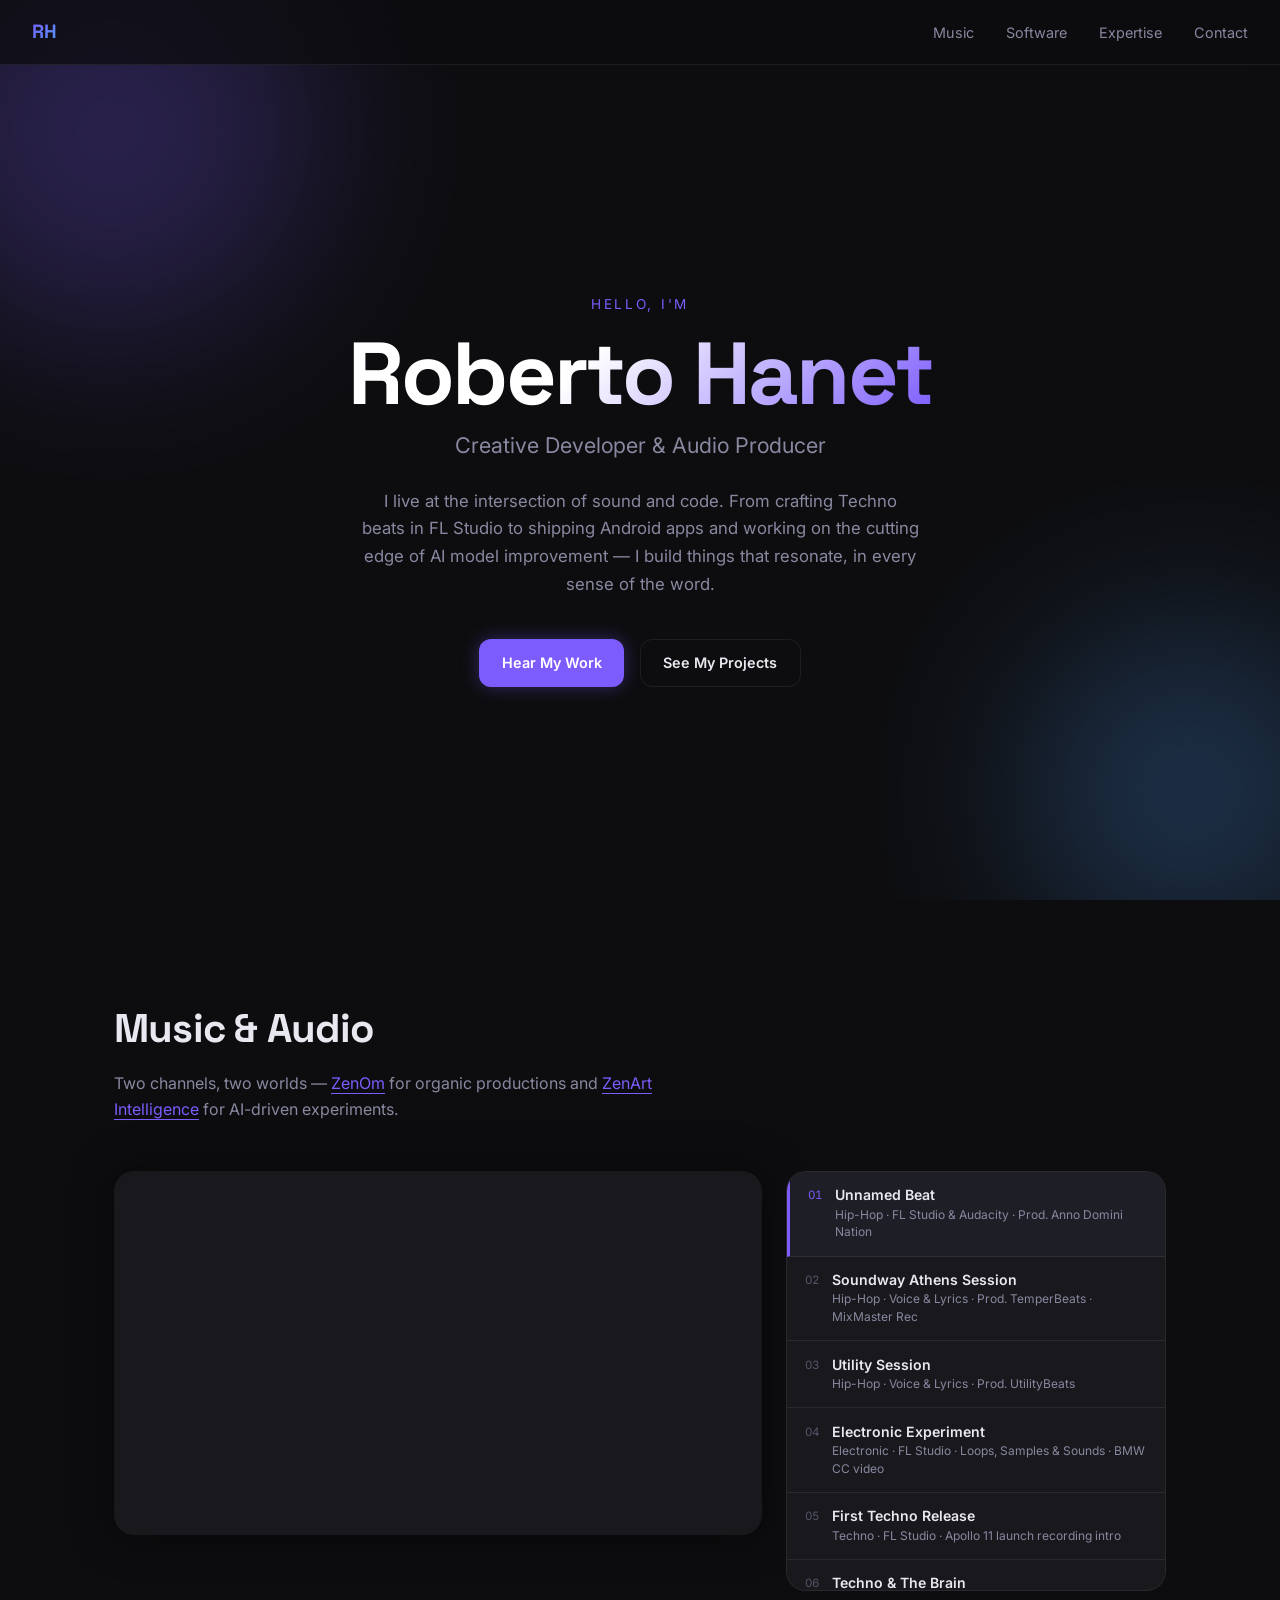
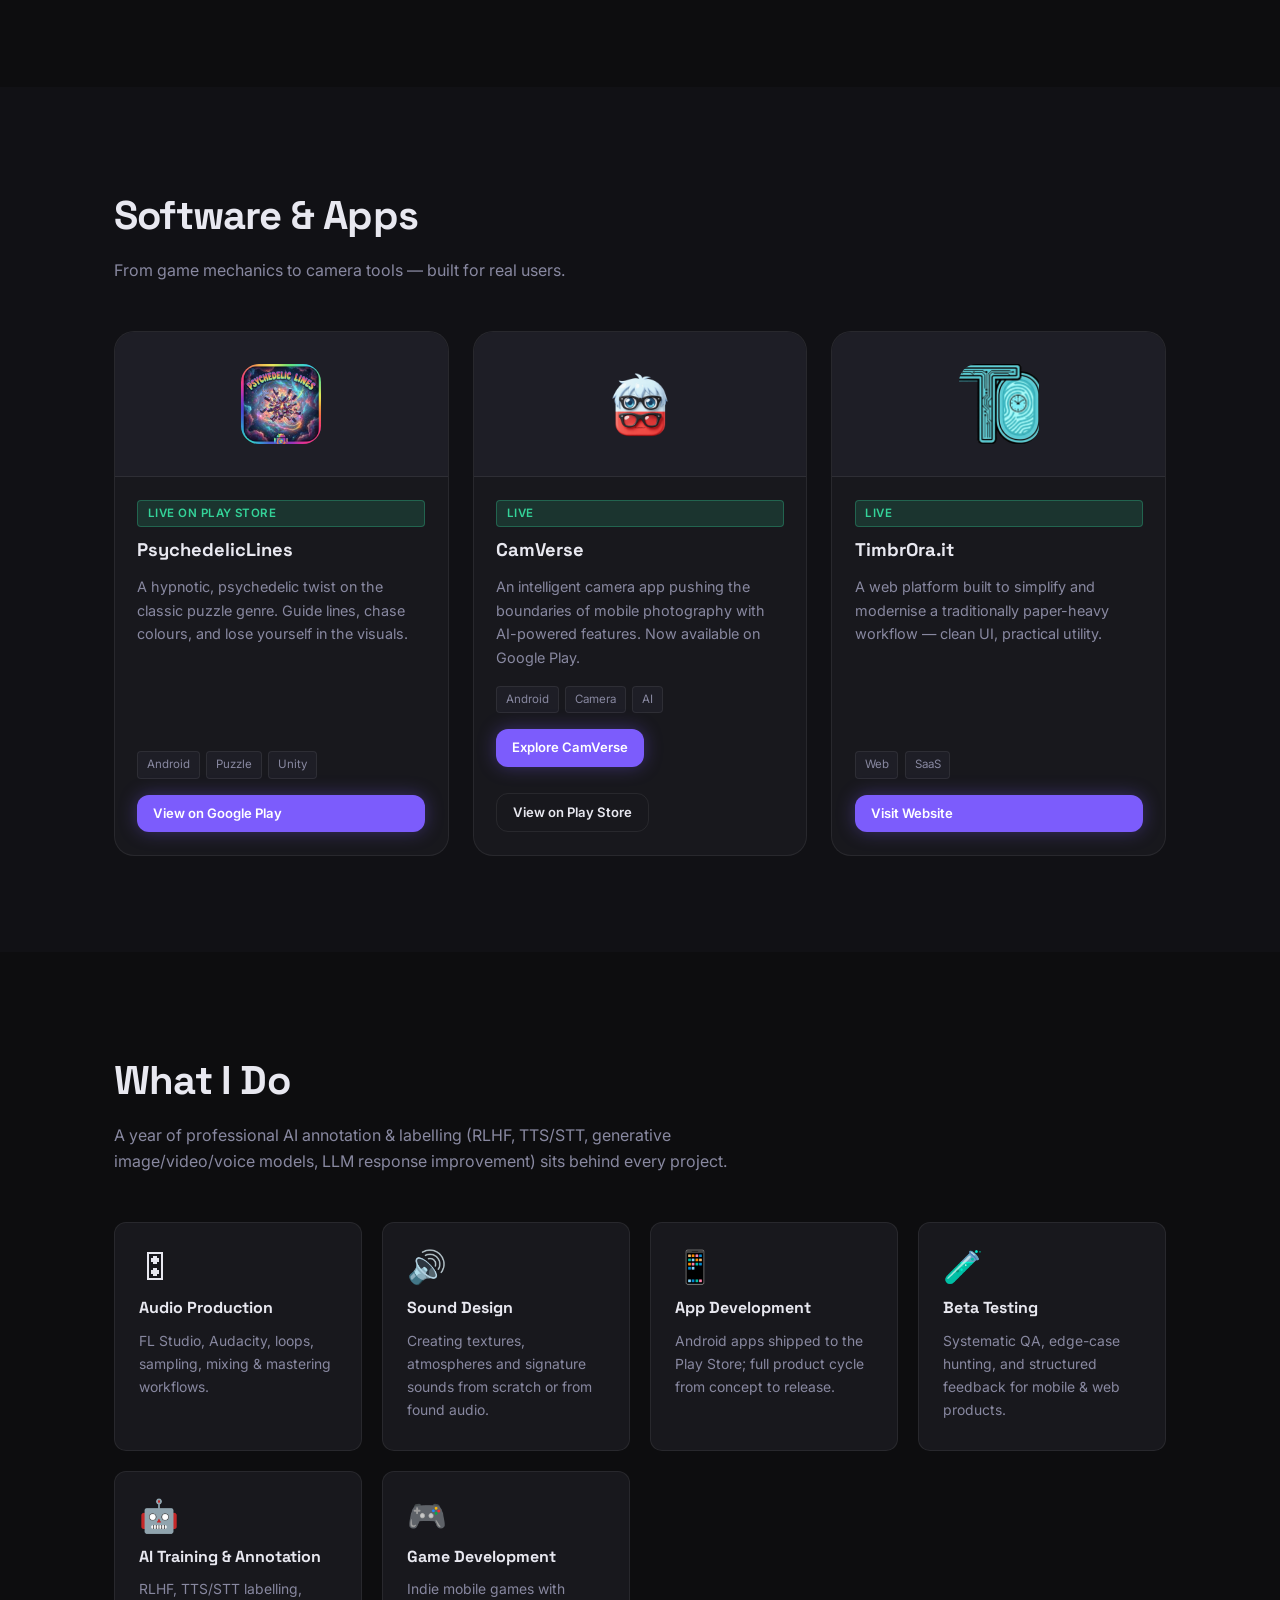
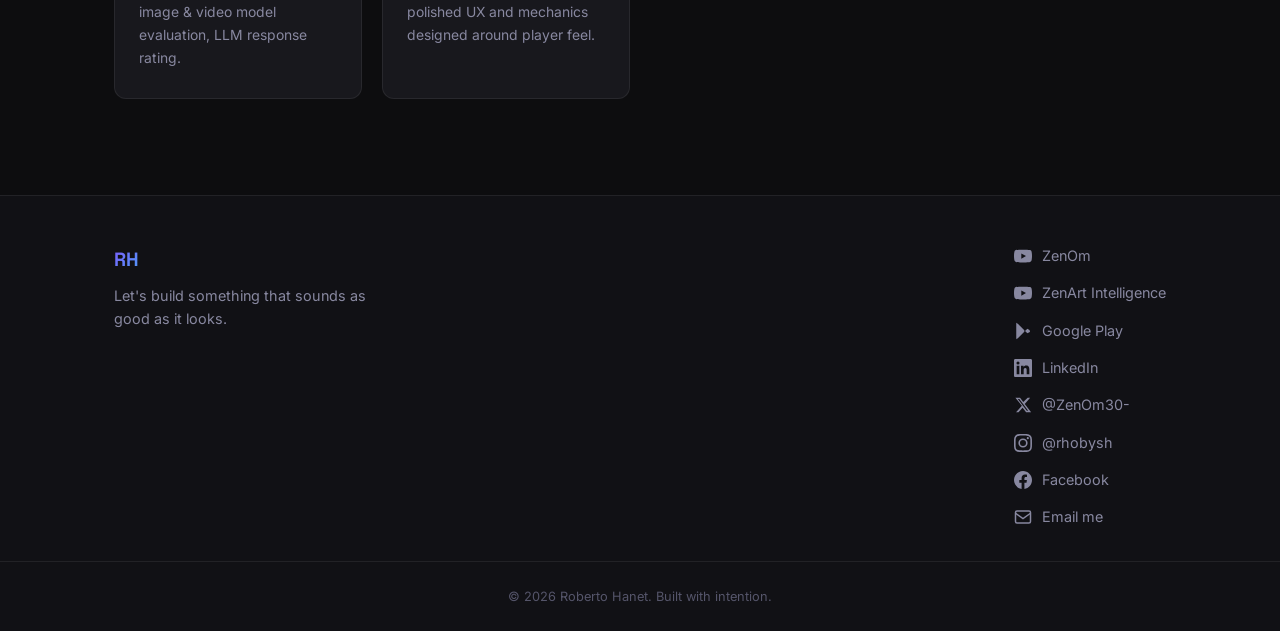
==== index.html @ 821390aa "Add CamVerse section with Ray-Ban Meta setup guide Adds /camverse/ as a dedicated section of the sit" ====
<!DOCTYPE html>
<html lang="en">
<head>
  <meta charset="UTF-8" />
  <meta name="viewport" content="width=device-width, initial-scale=1.0" />
  <title>Roberto Hanet — Creative Developer & Audio Producer</title>
  <link rel="stylesheet" href="style.css" />
  <!-- Google Fonts -->
  <link rel="preconnect" href="https://fonts.googleapis.com" />
  <link rel="preconnect" href="https://fonts.gstatic.com" crossorigin />
  <link href="https://fonts.googleapis.com/css2?family=Inter:wght@300;400;600;700&family=Space+Grotesk:wght@400;600;700&display=swap" rel="stylesheet" />
</head>
<body>

  <!-- =========================================================
       HEADER / HERO
       ========================================================= -->
  <header class="hero">
    <nav class="nav">
      <span class="nav-logo">RH</span>
      <ul class="nav-links">
        <li><a href="#music">Music</a></li>
        <li><a href="#software">Software</a></li>
        <li><a href="#expertise">Expertise</a></li>
        <li><a href="#contact">Contact</a></li>
      </ul>
    </nav>

    <div class="hero-content">
      <p class="hero-eyebrow">Hello, I'm</p>
      <h1 class="hero-name">Roberto Hanet</h1>
      <h2 class="hero-title">Creative Developer &amp; Audio Producer</h2>
      <p class="hero-bio">
        I live at the intersection of sound and code. From crafting Techno beats in FL Studio
        to shipping Android apps and working on the cutting edge of AI model improvement —
        I build things that resonate, in every sense of the word.
      </p>
      <div class="hero-cta">
        <a href="#music" class="btn btn-primary">Hear My Work</a>
        <a href="#software" class="btn btn-ghost">See My Projects</a>
      </div>
    </div>

    <!-- Decorative orbs -->
    <div class="orb orb-1"></div>
    <div class="orb orb-2"></div>
  </header>


  <!-- =========================================================
       AUDIO & MUSIC SECTION
       ========================================================= -->
  <section id="music" class="section">
    <div class="container">
      <h2 class="section-title">Music &amp; Audio</h2>
      <p class="section-sub">
        Two channels, two worlds —
        <a href="https://www.youtube.com/@ZenOm.-." target="_blank" rel="noopener">ZenOm</a>
        for organic productions and
        <a href="https://www.youtube.com/@ZenArtIntelligence" target="_blank" rel="noopener">ZenArt Intelligence</a>
        for AI-driven experiments.
      </p>

      <!-- Single embedded player -->
      <div class="player-wrapper">
        <div class="player-frame">
          <iframe
            id="yt-player"
            src="https://www.youtube.com/embed/gCgtXpk1dJY?rel=0"
            title="YouTube music player"
            frameborder="0"
            allow="accelerometer; autoplay; clipboard-write; encrypted-media; gyroscope; picture-in-picture"
            allowfullscreen
          ></iframe>
        </div>

        <!-- Track playlist / navigator -->
        <div class="playlist">
          <!-- ── ADD NEW TRACKS HERE ── copy a <button> block and update data-id, title, meta -->
          <button class="track active" data-id="gCgtXpk1dJY" onclick="playTrack(this)">
            <span class="track-num">01</span>
            <div class="track-info">
              <strong>Unnamed Beat</strong>
              <span>Hip-Hop · FL Studio &amp; Audacity · Prod. Anno Domini Nation</span>
            </div>
          </button>

          <button class="track" data-id="B-e28FVKEqE" onclick="playTrack(this)">
            <span class="track-num">02</span>
            <div class="track-info">
              <strong>Soundway Athens Session</strong>
              <span>Hip-Hop · Voice &amp; Lyrics · Prod. TemperBeats · MixMaster Rec</span>
            </div>
          </button>

          <button class="track" data-id="ELRvIqxxGPc" onclick="playTrack(this)">
            <span class="track-num">03</span>
            <div class="track-info">
              <strong>Utility Session</strong>
              <span>Hip-Hop · Voice &amp; Lyrics · Prod. UtilityBeats</span>
            </div>
          </button>

          <button class="track" data-id="u00D9qx-4-Q" onclick="playTrack(this)">
            <span class="track-num">04</span>
            <div class="track-info">
              <strong>Electronic Experiment</strong>
              <span>Electronic · FL Studio · Loops, Samples &amp; Sounds · BMW CC video</span>
            </div>
          </button>

          <button class="track" data-id="BppiBGCF99c" onclick="playTrack(this)">
            <span class="track-num">05</span>
            <div class="track-info">
              <strong>First Techno Release</strong>
              <span>Techno · FL Studio · Apollo 11 launch recording intro</span>
            </div>
          </button>

          <button class="track" data-id="YFXe1ps5akA" onclick="playTrack(this)">
            <span class="track-num">06</span>
            <div class="track-info">
              <strong>Techno &amp; The Brain</strong>
              <span>Techno · AI-assisted · Lyrics based on research about Techno's effect on the human brain</span>
            </div>
          </button>

          <button class="track" data-id="aL7sn1HsxXk" onclick="playTrack(this)">
            <span class="track-num">07</span>
            <div class="track-info">
              <strong>The Illusion We Call Reality</strong>
              <span>Electronic · AI-assisted · Explores how the brain constructs our perceived reality</span>
            </div>
          </button>

          <button class="track" data-id="FkkpA2NvBFs" onclick="playTrack(this)">
            <span class="track-num">08</span>
            <div class="track-info">
              <strong>Techno Mariachi</strong>
              <span>Techno · Mariachi · AI blend · Genre-bending fusion experiment</span>
            </div>
          </button>
          <!-- ── END OF TRACKS ── -->
        </div>
      </div>
    </div>
  </section>


  <!-- =========================================================
       SOFTWARE & APPS SECTION
       ========================================================= -->
  <section id="software" class="section section-alt">
    <div class="container">
      <h2 class="section-title">Software &amp; Apps</h2>
      <p class="section-sub">From game mechanics to camera tools — built for real users.</p>

      <div class="cards-grid">

        <!-- ── ADD NEW PROJECT CARDS HERE ── copy a <article> block -->

        <!-- Card: PsychedelicLines -->
        <article class="card">
          <div class="card-icon">
            <img src="assets/PsychedelicLines.jpg" alt="PsychedelicLines icon" />
          </div>
          <div class="card-body">
            <span class="card-badge card-badge--live">Live on Play Store</span>
            <h3>PsychedelicLines</h3>
            <p>
              A hypnotic, psychedelic twist on the classic puzzle genre.
              Guide lines, chase colours, and lose yourself in the visuals.
            </p>
            <div class="card-tags">
              <span>Android</span>
              <span>Puzzle</span>
              <span>Unity</span>
            </div>
            <a
              href="https://play.google.com/store/apps/details?id=com.psychedelic_tetris.app&pcampaignid=web_share"
              target="_blank"
              rel="noopener"
              class="btn btn-primary btn-sm"
            >View on Google Play</a>
          </div>
        </article>

        <!-- Card: CamVerse -->
        <article class="card">
          <div class="card-icon">
            <img src="assets/CamVerse.webp" alt="CamVerse icon" />
          </div>
          <div class="card-body">
            <span class="card-badge card-badge--live">Live</span>
            <h3>CamVerse</h3>
            <p>
              An intelligent camera app pushing the boundaries of mobile photography
              with AI-powered features. Now available on Google Play.
            </p>
            <div class="card-tags">
              <span>Android</span>
              <span>Camera</span>
              <span>AI</span>
            </div>
            <div class="card-actions">
              <a href="camverse/" class="btn btn-primary btn-sm">Explore CamVerse</a>
              <a href="https://play.google.com/store/apps/details?id=com.zenom.camverse" target="_blank" rel="noopener noreferrer" class="btn btn-ghost btn-sm">View on Play Store</a>
            </div>
          </div>
        </article>

        <!-- Card: TimbrOra -->
        <article class="card">
          <div class="card-icon">
            <img src="assets/TimbrOra.png" alt="TimbrOra icon" />
          </div>
          <div class="card-body">
            <span class="card-badge card-badge--live">Live</span>
            <h3>TimbrOra.it</h3>
            <p>
              A web platform built to simplify and modernise a traditionally
              paper-heavy workflow — clean UI, practical utility.
            </p>
            <div class="card-tags">
              <span>Web</span>
              <span>SaaS</span>
            </div>
            <a
              href="https://timbrora.it"
              target="_blank"
              rel="noopener"
              class="btn btn-primary btn-sm"
            >Visit Website</a>
          </div>
        </article>

        <!-- ── END OF PROJECT CARDS ── -->

      </div>
    </div>
  </section>


  <!-- =========================================================
       EXPERTISE GRID
       ========================================================= -->
  <section id="expertise" class="section">
    <div class="container">
      <h2 class="section-title">What I Do</h2>
      <p class="section-sub">
        A year of professional AI annotation &amp; labelling (RLHF, TTS/STT, generative image/video/voice models, LLM response improvement) sits
        behind every project.
      </p>

      <div class="expertise-grid">

        <!-- ── ADD NEW EXPERTISE ITEMS HERE ── -->

        <div class="expertise-item">
          <div class="expertise-icon">🎛</div>
          <h3>Audio Production</h3>
          <p>FL Studio, Audacity, loops, sampling, mixing &amp; mastering workflows.</p>
        </div>

        <div class="expertise-item">
          <div class="expertise-icon">🔊</div>
          <h3>Sound Design</h3>
          <p>Creating textures, atmospheres and signature sounds from scratch or from found audio.</p>
        </div>

        <div class="expertise-item">
          <div class="expertise-icon">📱</div>
          <h3>App Development</h3>
          <p>Android apps shipped to the Play Store; full product cycle from concept to release.</p>
        </div>

        <div class="expertise-item">
          <div class="expertise-icon">🧪</div>
          <h3>Beta Testing</h3>
          <p>Systematic QA, edge-case hunting, and structured feedback for mobile &amp; web products.</p>
        </div>

        <div class="expertise-item">
          <div class="expertise-icon">🤖</div>
          <h3>AI Training &amp; Annotation</h3>
          <p>RLHF, TTS/STT labelling, image &amp; video model evaluation, LLM response rating.</p>
        </div>

        <div class="expertise-item">
          <div class="expertise-icon">🎮</div>
          <h3>Game Development</h3>
          <p>Indie mobile games with polished UX and mechanics designed around player feel.</p>
        </div>

        <!-- ── END OF EXPERTISE ITEMS ── -->

      </div>
    </div>
  </section>


  <!-- =========================================================
       CONTACT / FOOTER
       ========================================================= -->
  <footer id="contact" class="footer">
    <div class="container footer-inner">
      <div class="footer-left">
        <span class="nav-logo">RH</span>
        <p>Let's build something that sounds as good as it looks.</p>
      </div>

      <div class="footer-links">
        <!-- ── ADD / UPDATE SOCIAL LINKS HERE ── -->
        <a href="https://www.youtube.com/@ZenOm.-." target="_blank" rel="noopener" aria-label="YouTube ZenOm">
          <svg viewBox="0 0 24 24" fill="currentColor"><path d="M23.5 6.2a3 3 0 0 0-2.1-2.1C19.5 3.5 12 3.5 12 3.5s-7.5 0-9.4.6A3 3 0 0 0 .5 6.2 31.4 31.4 0 0 0 0 12a31.4 31.4 0 0 0 .5 5.8 3 3 0 0 0 2.1 2.1c1.9.6 9.4.6 9.4.6s7.5 0 9.4-.6a3 3 0 0 0 2.1-2.1A31.4 31.4 0 0 0 24 12a31.4 31.4 0 0 0-.5-5.8zM9.75 15.5v-7l6.25 3.5-6.25 3.5z"/></svg>
          ZenOm
        </a>
        <a href="https://www.youtube.com/@ZenArtIntelligence" target="_blank" rel="noopener" aria-label="YouTube ZenArtIntelligence">
          <svg viewBox="0 0 24 24" fill="currentColor"><path d="M23.5 6.2a3 3 0 0 0-2.1-2.1C19.5 3.5 12 3.5 12 3.5s-7.5 0-9.4.6A3 3 0 0 0 .5 6.2 31.4 31.4 0 0 0 0 12a31.4 31.4 0 0 0 .5 5.8 3 3 0 0 0 2.1 2.1c1.9.6 9.4.6 9.4.6s7.5 0 9.4-.6a3 3 0 0 0 2.1-2.1A31.4 31.4 0 0 0 24 12a31.4 31.4 0 0 0-.5-5.8zM9.75 15.5v-7l6.25 3.5-6.25 3.5z"/></svg>
          ZenArt Intelligence
        </a>
        <a href="https://play.google.com/store/apps/developer?id=ZenOm" target="_blank" rel="noopener" aria-label="Google Play Developer Profile">
          <svg viewBox="0 0 24 24" fill="currentColor"><path d="M3.6 1.1 13.8 12 3.6 22.9A2 2 0 0 1 3 22V2a2 2 0 0 1 .6-.9zm17 9.4-2.8-1.6-3.1 3.1 3.1 3.1 2.8-1.6a1.5 1.5 0 0 0 0-2.6v-.4zM5.1 2.2l9 9-2.8 2.8-6.2-3.5V4.9l.1-.1zM5.1 21.8v-8.3l6.2-3.5 2.8 2.8-9 9z"/></svg>
          Google Play
        </a>
        <a href="https://www.linkedin.com/in/roberto-hanet/" target="_blank" rel="noopener" aria-label="LinkedIn">
          <svg viewBox="0 0 24 24" fill="currentColor"><path d="M20.447 20.452h-3.554v-5.569c0-1.328-.027-3.037-1.852-3.037-1.853 0-2.136 1.445-2.136 2.939v5.667H9.351V9h3.414v1.561h.046c.477-.9 1.637-1.85 3.37-1.85 3.601 0 4.267 2.37 4.267 5.455v6.286zM5.337 7.433a2.062 2.062 0 0 1-2.063-2.065 2.064 2.064 0 1 1 2.063 2.065zm1.782 13.019H3.555V9h3.564v11.452zM22.225 0H1.771C.792 0 0 .774 0 1.729v20.542C0 23.227.792 24 1.771 24h20.451C23.2 24 24 23.227 24 22.271V1.729C24 .774 23.2 0 22.222 0h.003z"/></svg>
          LinkedIn
        </a>
        <a href="https://x.com/ZenOm30-" target="_blank" rel="noopener" aria-label="X / Twitter">
          <svg viewBox="0 0 24 24" fill="currentColor"><path d="M18.244 2.25h3.308l-7.227 8.26 8.502 11.24H16.17l-4.714-6.231-5.401 6.231H2.742l7.727-8.826L1.875 2.25H8.08l4.273 5.65L18.244 2.25zm-1.161 17.52h1.833L7.084 4.126H5.117z"/></svg>
          @ZenOm30-
        </a>
        <a href="https://www.instagram.com/rhobysh" target="_blank" rel="noopener" aria-label="Instagram">
          <svg viewBox="0 0 24 24" fill="currentColor"><path d="M12 2.163c3.204 0 3.584.012 4.85.07 3.252.148 4.771 1.691 4.919 4.919.058 1.265.069 1.645.069 4.849 0 3.205-.012 3.584-.069 4.849-.149 3.225-1.664 4.771-4.919 4.919-1.266.058-1.644.07-4.85.07-3.204 0-3.584-.012-4.849-.07-3.26-.149-4.771-1.699-4.919-4.92-.058-1.265-.07-1.644-.07-4.849 0-3.204.013-3.583.07-4.849.149-3.227 1.664-4.771 4.919-4.919 1.266-.057 1.645-.069 4.849-.069zM12 0C8.741 0 8.333.014 7.053.072 2.695.272.273 2.69.073 7.052.014 8.333 0 8.741 0 12c0 3.259.014 3.668.072 4.948.2 4.358 2.618 6.78 6.98 6.98C8.333 23.986 8.741 24 12 24c3.259 0 3.668-.014 4.948-.072 4.354-.2 6.782-2.618 6.979-6.98.059-1.28.073-1.689.073-4.948 0-3.259-.014-3.667-.072-4.947-.196-4.354-2.617-6.78-6.979-6.98C15.668.014 15.259 0 12 0zm0 5.838a6.162 6.162 0 1 0 0 12.324 6.162 6.162 0 0 0 0-12.324zM12 16a4 4 0 1 1 0-8 4 4 0 0 1 0 8zm6.406-11.845a1.44 1.44 0 1 0 0 2.881 1.44 1.44 0 0 0 0-2.881z"/></svg>
          @rhobysh
        </a>
        <a href="https://www.facebook.com/RobyZenOmXxL/" target="_blank" rel="noopener" aria-label="Facebook">
          <svg viewBox="0 0 24 24" fill="currentColor"><path d="M24 12.073C24 5.405 18.627 0 12 0S0 5.405 0 12.073C0 18.1 4.388 23.094 10.125 24v-8.437H7.078v-3.49h3.047V9.41c0-3.025 1.792-4.697 4.533-4.697 1.312 0 2.686.236 2.686.236v2.97h-1.513c-1.491 0-1.956.93-1.956 1.886v2.268h3.328l-.532 3.49h-2.796V24C19.612 23.094 24 18.1 24 12.073z"/></svg>
          Facebook
        </a>
        <a href="https://mail.google.com/mail/?view=cm&to=hanetroberto@gmail.com" target="_blank" rel="noopener" aria-label="Email">
          <svg viewBox="0 0 24 24" fill="none" stroke="currentColor" stroke-width="2"><rect x="2" y="4" width="20" height="16" rx="2"/><path d="m2 7 10 7 10-7"/></svg>
          Email me
        </a>
        <!-- ── END OF SOCIAL LINKS ── -->
      </div>
    </div>
    <p class="footer-copy">&copy; <span id="year"></span> Roberto Hanet. Built with intention.</p>
  </footer>


  <!-- =========================================================
       JAVASCRIPT
       ========================================================= -->
  <script>
    // Auto-update copyright year
    document.getElementById('year').textContent = new Date().getFullYear();

    // YouTube player switcher
    function playTrack(btn) {
      const id = btn.dataset.id;
      document.getElementById('yt-player').src =
        'https://www.youtube.com/embed/' + id + '?autoplay=1&rel=0';

      // Update active state
      document.querySelectorAll('.track').forEach(t => t.classList.remove('active'));
      btn.classList.add('active');
    }

    // Smooth scroll offset for fixed nav
    document.querySelectorAll('a[href^="#"]').forEach(anchor => {
      anchor.addEventListener('click', function (e) {
        e.preventDefault();
        const target = document.querySelector(this.getAttribute('href'));
        if (target) {
          target.scrollIntoView({ behavior: 'smooth', block: 'start' });
        }
      });
    });
  </script>

</body>
</html>
---- style.css ----
/* ==========================================================
   ROBERTO HANET — Portfolio Stylesheet
   Dark, minimal, violet/blue accent palette
   ========================================================== */

/* ---------- CSS Custom Properties ---------- */
:root {
  --bg:          #0d0d0f;
  --bg-alt:      #111115;
  --surface:     #18181d;
  --surface-2:   #1e1e26;
  --border:      rgba(255,255,255,0.07);

  --accent:      #7c5cfc;   /* violet */
  --accent-2:    #4f9cf9;   /* blue   */
  --accent-glow: rgba(124, 92, 252, 0.35);

  --text:        #e8e8f0;
  --text-muted:  #8888a0;
  --text-dim:    #55556a;

  --radius:      12px;
  --radius-lg:   20px;
  --transition:  0.25s ease;
}

/* ---------- Reset & Base ---------- */
*, *::before, *::after { box-sizing: border-box; margin: 0; padding: 0; }

html { scroll-behavior: smooth; }

body {
  background: var(--bg);
  color: var(--text);
  font-family: 'Inter', system-ui, sans-serif;
  font-size: 1rem;
  line-height: 1.65;
  -webkit-font-smoothing: antialiased;
}

img { display: block; max-width: 100%; }
a  { color: inherit; text-decoration: none; }
ul { list-style: none; }

/* ---------- Utility ---------- */
.container {
  width: 100%;
  max-width: 1100px;
  margin-inline: auto;
  padding-inline: 1.5rem;
}

.section { padding-block: 6rem; }
.section-alt { background: var(--bg-alt); }

.section-title {
  font-family: 'Space Grotesk', sans-serif;
  font-size: clamp(1.75rem, 4vw, 2.5rem);
  font-weight: 700;
  letter-spacing: -0.02em;
  margin-bottom: 0.5rem;
}

.section-sub {
  color: var(--text-muted);
  max-width: 620px;
  margin-bottom: 3rem;
}
.section-sub a {
  color: var(--accent);
  border-bottom: 1px solid var(--accent);
  transition: opacity var(--transition);
}
.section-sub a:hover { opacity: 0.75; }

/* ---------- Buttons ---------- */
.btn {
  display: inline-flex;
  align-items: center;
  gap: 0.4rem;
  padding: 0.7rem 1.4rem;
  border-radius: var(--radius);
  font-size: 0.9rem;
  font-weight: 600;
  cursor: pointer;
  transition: all var(--transition);
  border: none;
  text-decoration: none;
}

.btn-primary {
  background: var(--accent);
  color: #fff;
  box-shadow: 0 0 18px var(--accent-glow);
}
.btn-primary:hover {
  background: #6b4de6;
  box-shadow: 0 0 28px var(--accent-glow);
  transform: translateY(-1px);
}

.btn-ghost {
  background: transparent;
  color: var(--text);
  border: 1px solid var(--border);
}
.btn-ghost:hover {
  border-color: var(--accent);
  color: var(--accent);
}

.btn-sm { padding: 0.5rem 1rem; font-size: 0.82rem; margin-top: 1rem; }

/* Two or more buttons side by side at the bottom of a card */
.card-actions {
  display: flex;
  flex-wrap: wrap;
  gap: 0.6rem;
}
.card-actions .btn-sm { margin-top: 1rem; }

.btn-disabled {
  opacity: 0.45;
  cursor: not-allowed;
  pointer-events: none;
}


/* ==========================================================
   NAVIGATION
   ========================================================== */
.nav {
  position: fixed;
  top: 0; left: 0; right: 0;
  z-index: 100;
  display: flex;
  align-items: center;
  justify-content: space-between;
  padding: 1rem 2rem;
  background: rgba(13,13,15,0.75);
  backdrop-filter: blur(16px);
  border-bottom: 1px solid var(--border);
}

.nav-logo {
  font-family: 'Space Grotesk', sans-serif;
  font-size: 1.2rem;
  font-weight: 700;
  background: linear-gradient(135deg, var(--accent), var(--accent-2));
  -webkit-background-clip: text;
  -webkit-text-fill-color: transparent;
  background-clip: text;
}

.nav-links {
  display: flex;
  gap: 2rem;
}
.nav-links a {
  color: var(--text-muted);
  font-size: 0.9rem;
  transition: color var(--transition);
}
.nav-links a:hover { color: var(--text); }


/* ==========================================================
   HERO
   ========================================================== */
.hero {
  position: relative;
  min-height: 100vh;
  display: flex;
  flex-direction: column;
  justify-content: center;
  overflow: hidden;
  padding-top: 5rem;
}

.hero-content {
  position: relative;
  z-index: 1;
  max-width: 700px;
  margin-inline: auto;
  padding: 2rem 1.5rem;
  text-align: center;
}

.hero-eyebrow {
  font-size: 0.85rem;
  letter-spacing: 0.2em;
  text-transform: uppercase;
  color: var(--accent);
  margin-bottom: 0.75rem;
}

.hero-name {
  font-family: 'Space Grotesk', sans-serif;
  font-size: clamp(2.8rem, 8vw, 5.5rem);
  font-weight: 700;
  letter-spacing: -0.03em;
  line-height: 1.05;
  margin-bottom: 0.5rem;
  background: linear-gradient(135deg, #fff 40%, var(--accent));
  -webkit-background-clip: text;
  -webkit-text-fill-color: transparent;
  background-clip: text;
}

.hero-title {
  font-size: clamp(1rem, 2.5vw, 1.35rem);
  font-weight: 400;
  color: var(--text-muted);
  margin-bottom: 1.5rem;
}

.hero-bio {
  color: var(--text-muted);
  max-width: 560px;
  margin-inline: auto;
  margin-bottom: 2.5rem;
  font-size: 1.05rem;
}

.hero-cta {
  display: flex;
  gap: 1rem;
  justify-content: center;
  flex-wrap: wrap;
}

/* Decorative glowing orbs */
.orb {
  position: absolute;
  border-radius: 50%;
  filter: blur(90px);
  opacity: 0.25;
  pointer-events: none;
}
.orb-1 {
  width: 420px; height: 420px;
  background: var(--accent);
  top: -80px; left: -100px;
}
.orb-2 {
  width: 340px; height: 340px;
  background: var(--accent-2);
  bottom: -60px; right: -80px;
}


/* ==========================================================
   MUSIC PLAYER
   ========================================================== */
.player-wrapper {
  display: grid;
  grid-template-columns: 1fr 380px;
  gap: 1.5rem;
  align-items: start;
}

.player-frame {
  border-radius: var(--radius-lg);
  overflow: hidden;
  background: var(--surface);
  aspect-ratio: 16/9;
  box-shadow: 0 0 40px rgba(0,0,0,0.5);
}

.player-frame iframe {
  width: 100%;
  height: 100%;
  border: none;
}

/* Playlist */
.playlist {
  background: var(--surface);
  border-radius: var(--radius-lg);
  border: 1px solid var(--border);
  overflow: hidden;
  max-height: 420px;
  overflow-y: auto;
  scrollbar-width: thin;
  scrollbar-color: var(--surface-2) transparent;
}

.track {
  display: flex;
  align-items: flex-start;
  gap: 0.85rem;
  width: 100%;
  padding: 0.9rem 1.1rem;
  background: transparent;
  border: none;
  border-bottom: 1px solid var(--border);
  cursor: pointer;
  text-align: left;
  transition: background var(--transition);
  color: var(--text);
  font-family: inherit;
}
.track:last-child { border-bottom: none; }
.track:hover { background: var(--surface-2); }
.track.active {
  background: var(--surface-2);
  border-left: 3px solid var(--accent);
}

.track-num {
  font-size: 0.72rem;
  color: var(--text-dim);
  font-variant-numeric: tabular-nums;
  padding-top: 2px;
  flex-shrink: 0;
}
.track.active .track-num { color: var(--accent); }

.track-info strong {
  display: block;
  font-size: 0.88rem;
  font-weight: 600;
  margin-bottom: 0.15rem;
}
.track-info span {
  font-size: 0.75rem;
  color: var(--text-muted);
  line-height: 1.4;
}


/* ==========================================================
   SOFTWARE CARDS
   ========================================================== */
.cards-grid {
  display: grid;
  grid-template-columns: repeat(auto-fit, minmax(290px, 1fr));
  gap: 1.5rem;
}

.card {
  background: var(--surface);
  border: 1px solid var(--border);
  border-radius: var(--radius-lg);
  overflow: hidden;
  transition: transform var(--transition), box-shadow var(--transition);
  display: flex;
  flex-direction: column;
}
.card:hover {
  transform: translateY(-4px);
  box-shadow: 0 12px 40px rgba(0,0,0,0.4), 0 0 0 1px var(--accent) inset;
}

.card-icon {
  background: var(--surface-2);
  display: flex;
  align-items: center;
  justify-content: center;
  padding: 2rem;
  border-bottom: 1px solid var(--border);
}
.card-icon img {
  width: 80px;
  height: 80px;
  border-radius: 18px;
  object-fit: cover;
}

.card-body {
  padding: 1.4rem;
  display: flex;
  flex-direction: column;
  flex: 1;
}

.card-body h3 {
  font-family: 'Space Grotesk', sans-serif;
  font-size: 1.15rem;
  font-weight: 700;
  margin: 0.5rem 0 0.6rem;
}

.card-body p {
  color: var(--text-muted);
  font-size: 0.9rem;
  flex: 1;
}

.card-tags {
  display: flex;
  flex-wrap: wrap;
  gap: 0.4rem;
  margin-top: 1rem;
}
.card-tags span {
  background: var(--surface-2);
  border: 1px solid var(--border);
  border-radius: 4px;
  padding: 0.2rem 0.55rem;
  font-size: 0.72rem;
  color: var(--text-muted);
}

/* Status badges */
.card-badge {
  display: inline-block;
  border-radius: 4px;
  padding: 0.2rem 0.6rem;
  font-size: 0.72rem;
  font-weight: 600;
  letter-spacing: 0.04em;
  text-transform: uppercase;
}
.card-badge--live {
  background: rgba(52, 211, 153, 0.15);
  color: #34d399;
  border: 1px solid rgba(52, 211, 153, 0.3);
}
.card-badge--dev {
  background: rgba(251, 191, 36, 0.12);
  color: #fbbf24;
  border: 1px solid rgba(251, 191, 36, 0.25);
}


/* ==========================================================
   EXPERTISE GRID
   ========================================================== */
.expertise-grid {
  display: grid;
  grid-template-columns: repeat(auto-fit, minmax(240px, 1fr));
  gap: 1.25rem;
}

.expertise-item {
  background: var(--surface);
  border: 1px solid var(--border);
  border-radius: var(--radius);
  padding: 1.75rem 1.5rem;
  transition: border-color var(--transition), transform var(--transition);
}
.expertise-item:hover {
  border-color: var(--accent);
  transform: translateY(-3px);
}

.expertise-icon {
  font-size: 2rem;
  margin-bottom: 0.75rem;
  line-height: 1;
}

.expertise-item h3 {
  font-family: 'Space Grotesk', sans-serif;
  font-size: 1rem;
  font-weight: 700;
  margin-bottom: 0.5rem;
}
.expertise-item p {
  color: var(--text-muted);
  font-size: 0.87rem;
}


/* ==========================================================
   FOOTER
   ========================================================== */
.footer {
  background: var(--bg-alt);
  border-top: 1px solid var(--border);
  padding-block: 3rem 1.5rem;
}

.footer-inner {
  display: flex;
  align-items: flex-start;
  justify-content: space-between;
  gap: 2rem;
  flex-wrap: wrap;
  margin-bottom: 2rem;
}

.footer-left p {
  color: var(--text-muted);
  font-size: 0.9rem;
  margin-top: 0.5rem;
  max-width: 280px;
}

.footer-links {
  display: flex;
  flex-direction: column;
  gap: 0.85rem;
}

.footer-links a {
  display: flex;
  align-items: center;
  gap: 0.6rem;
  color: var(--text-muted);
  font-size: 0.9rem;
  transition: color var(--transition);
}
.footer-links a:hover { color: var(--accent); }
.footer-links svg {
  width: 18px;
  height: 18px;
  flex-shrink: 0;
}

.footer-copy {
  text-align: center;
  color: var(--text-dim);
  font-size: 0.8rem;
  border-top: 1px solid var(--border);
  padding-top: 1.5rem;
}


/* ==========================================================
   RESPONSIVE
   ========================================================== */
@media (max-width: 900px) {
  .player-wrapper {
    grid-template-columns: 1fr;
  }
  .playlist {
    max-height: 320px;
  }
}

@media (max-width: 640px) {
  .nav-links {
    display: none;         /* simple hide on small screens — add a hamburger if needed */
  }
  .nav { padding: 0.9rem 1.2rem; }

  .hero-content { padding: 1.5rem 1rem; }
  .hero-cta { flex-direction: column; align-items: center; }

  .section { padding-block: 4rem; }

  .footer-inner { flex-direction: column; }
  .footer-links { flex-direction: row; flex-wrap: wrap; gap: 1rem; }
}
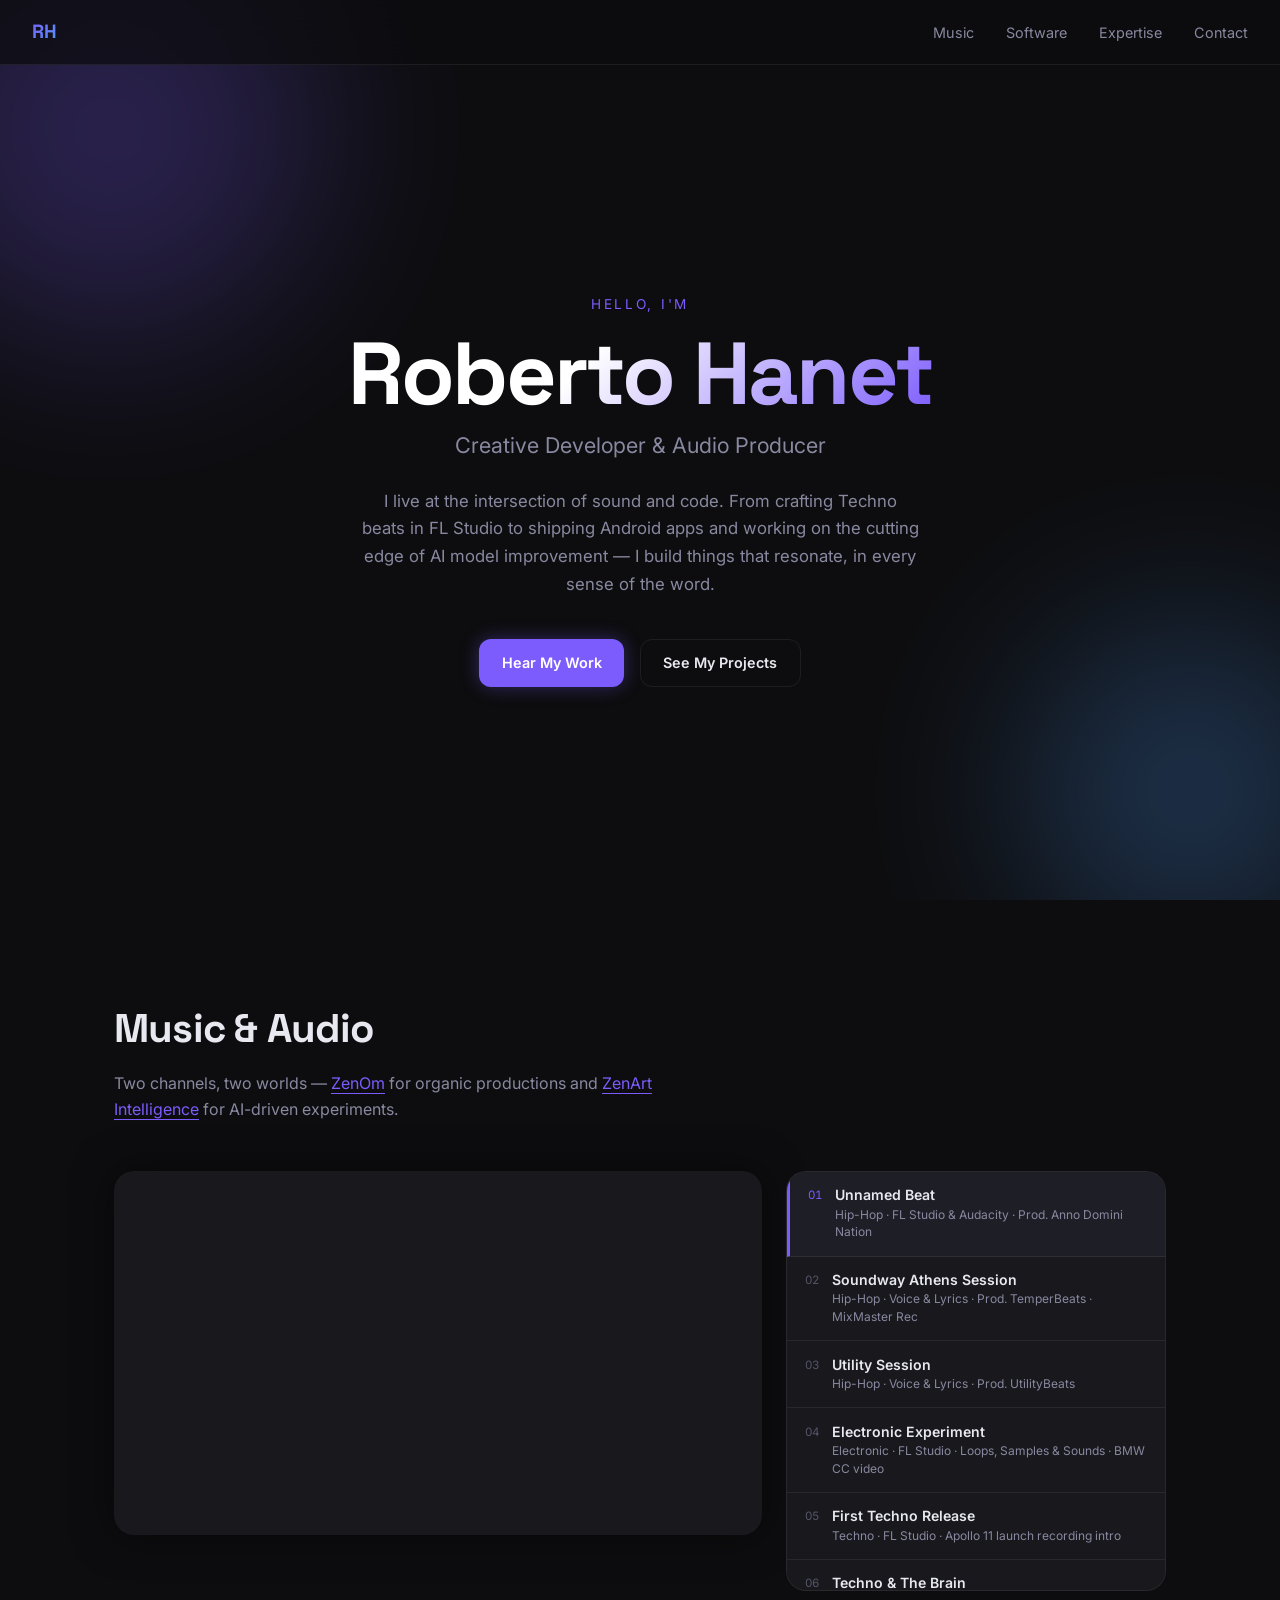
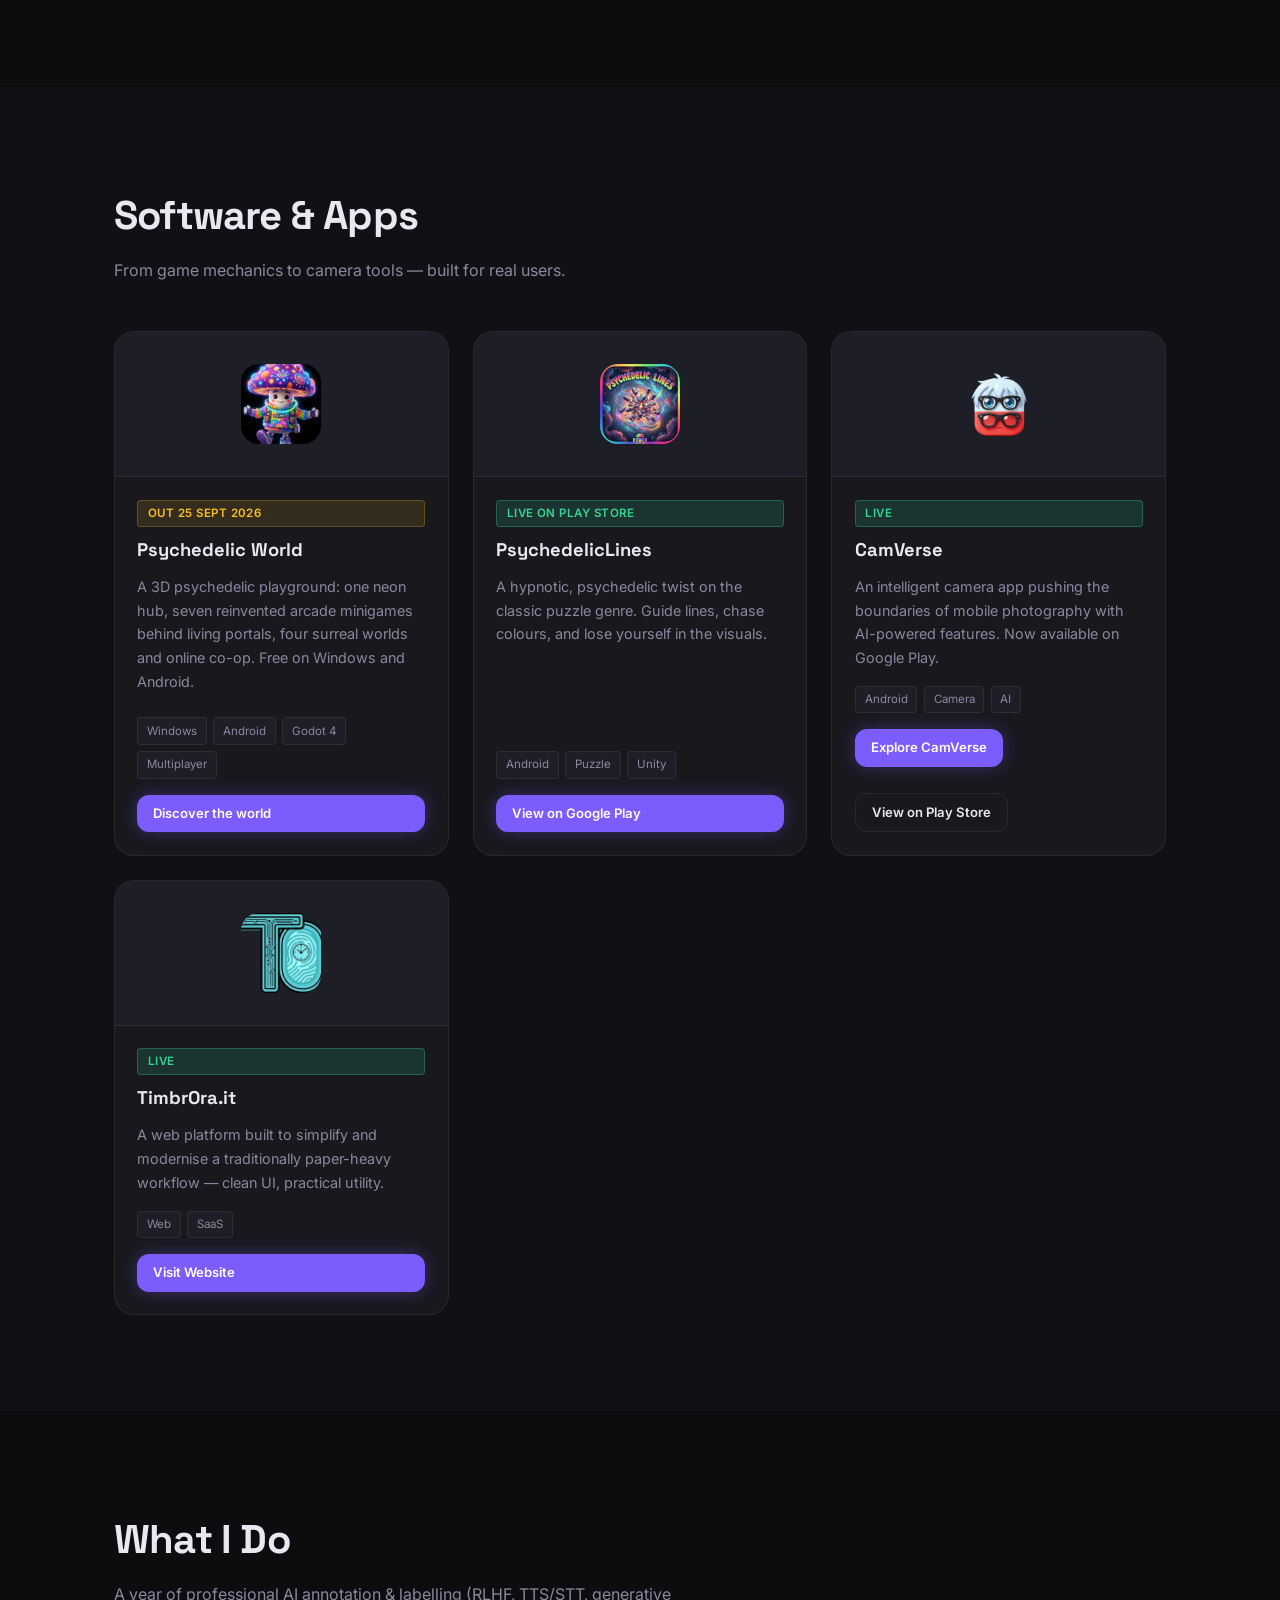
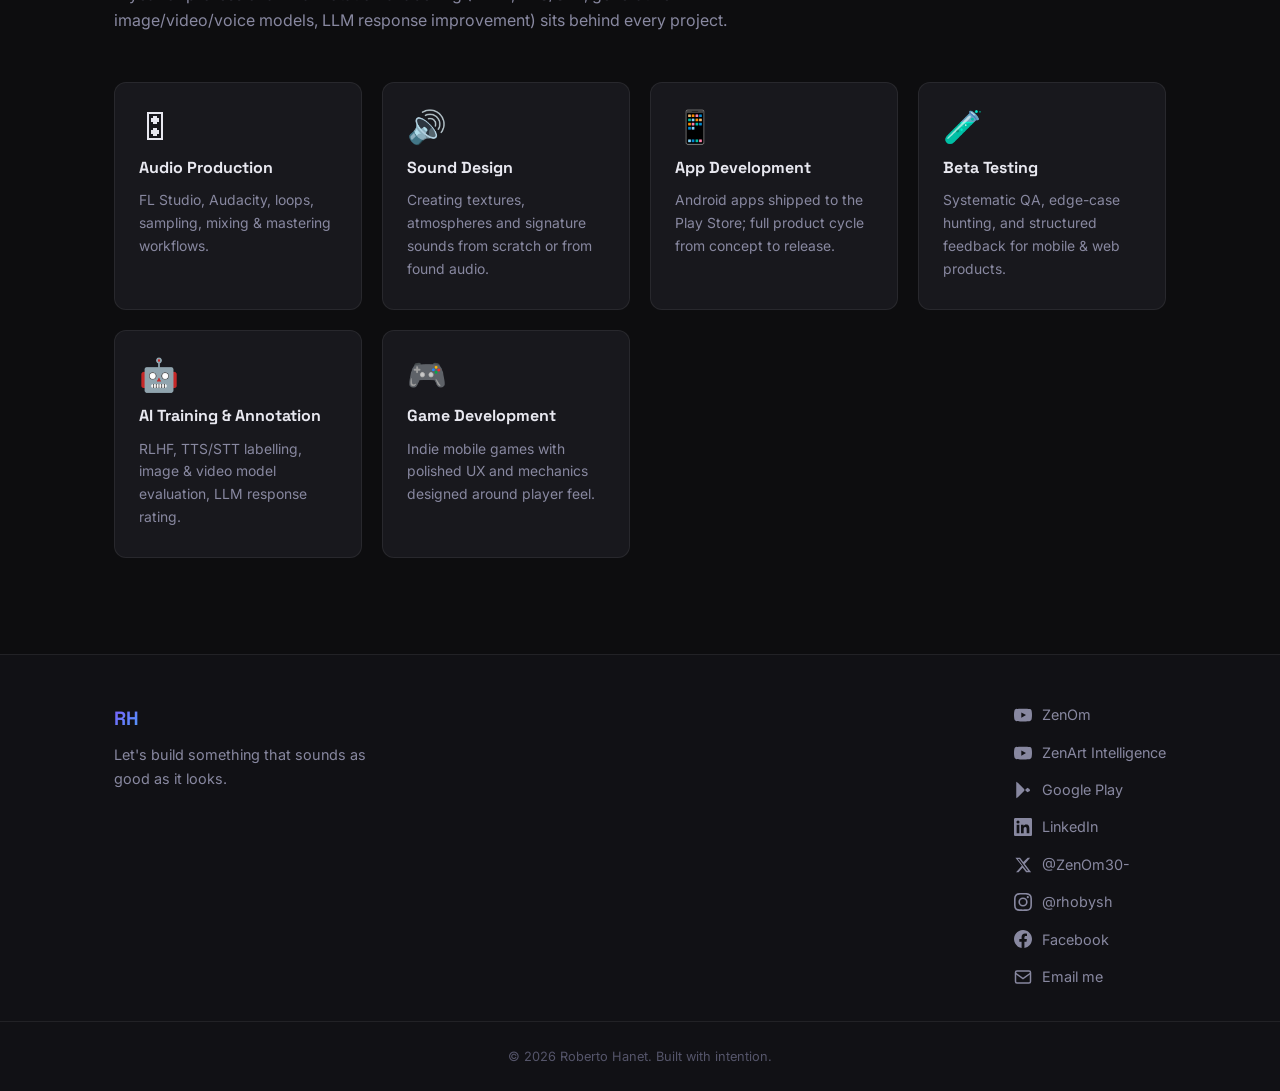
==== commit b4b9fa28: "Add the Psychedelic World landing page Ships docs/index.html from the game project as /psychedelicwo" ====
--- a/index.html
+++ b/index.html
@@ -159,6 +159,29 @@
 
         <!-- ── ADD NEW PROJECT CARDS HERE ── copy a <article> block -->
 
+        <!-- Card: PsychedelicWorld -->
+        <article class="card">
+          <div class="card-icon">
+            <img src="assets/PsychedelicWorld.webp" alt="Psychedelic World icon" />
+          </div>
+          <div class="card-body">
+            <span class="card-badge card-badge--dev">Out 25 Sept 2026</span>
+            <h3>Psychedelic World</h3>
+            <p>
+              A 3D psychedelic playground: one neon hub, seven reinvented arcade
+              minigames behind living portals, four surreal worlds and online co-op.
+              Free on Windows and Android.
+            </p>
+            <div class="card-tags">
+              <span>Windows</span>
+              <span>Android</span>
+              <span>Godot 4</span>
+              <span>Multiplayer</span>
+            </div>
+            <a href="psychedelicworld/" class="btn btn-primary btn-sm">Discover the world</a>
+          </div>
+        </article>
+
         <!-- Card: PsychedelicLines -->
         <article class="card">
           <div class="card-icon">
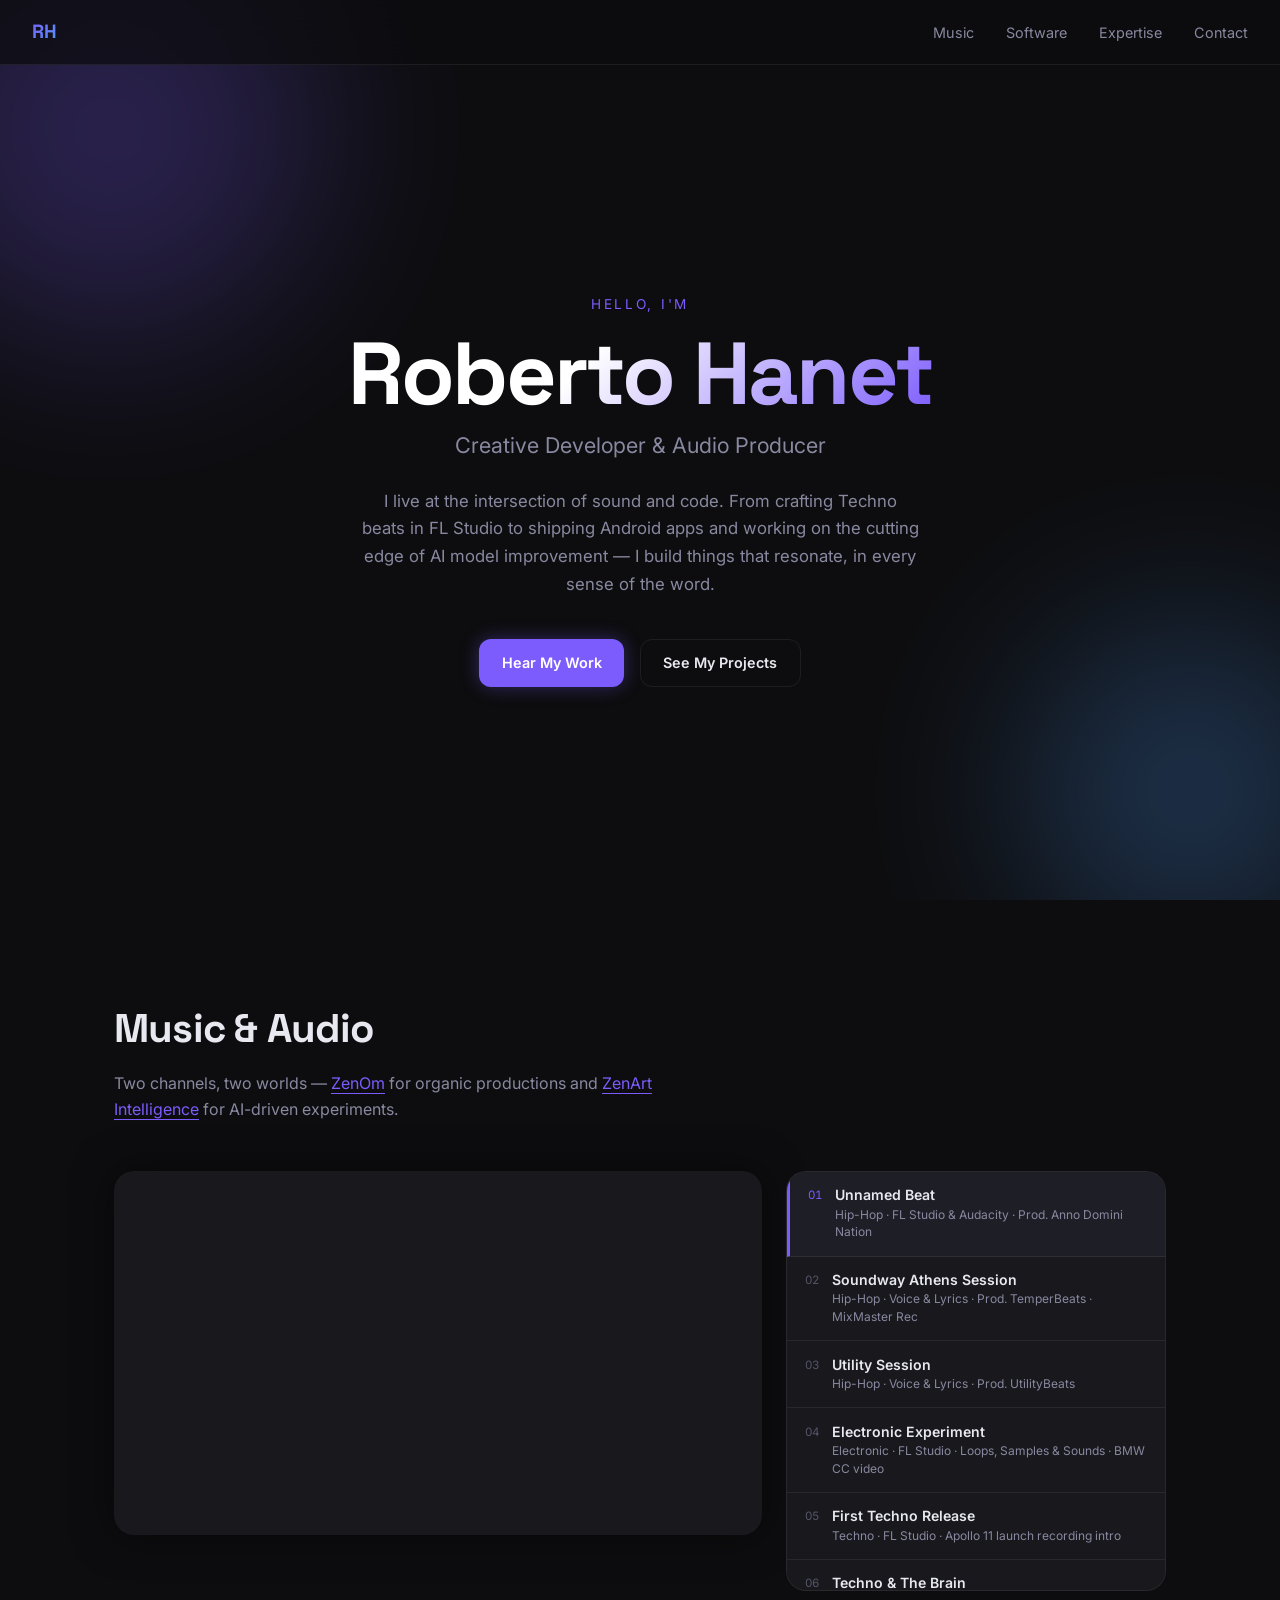
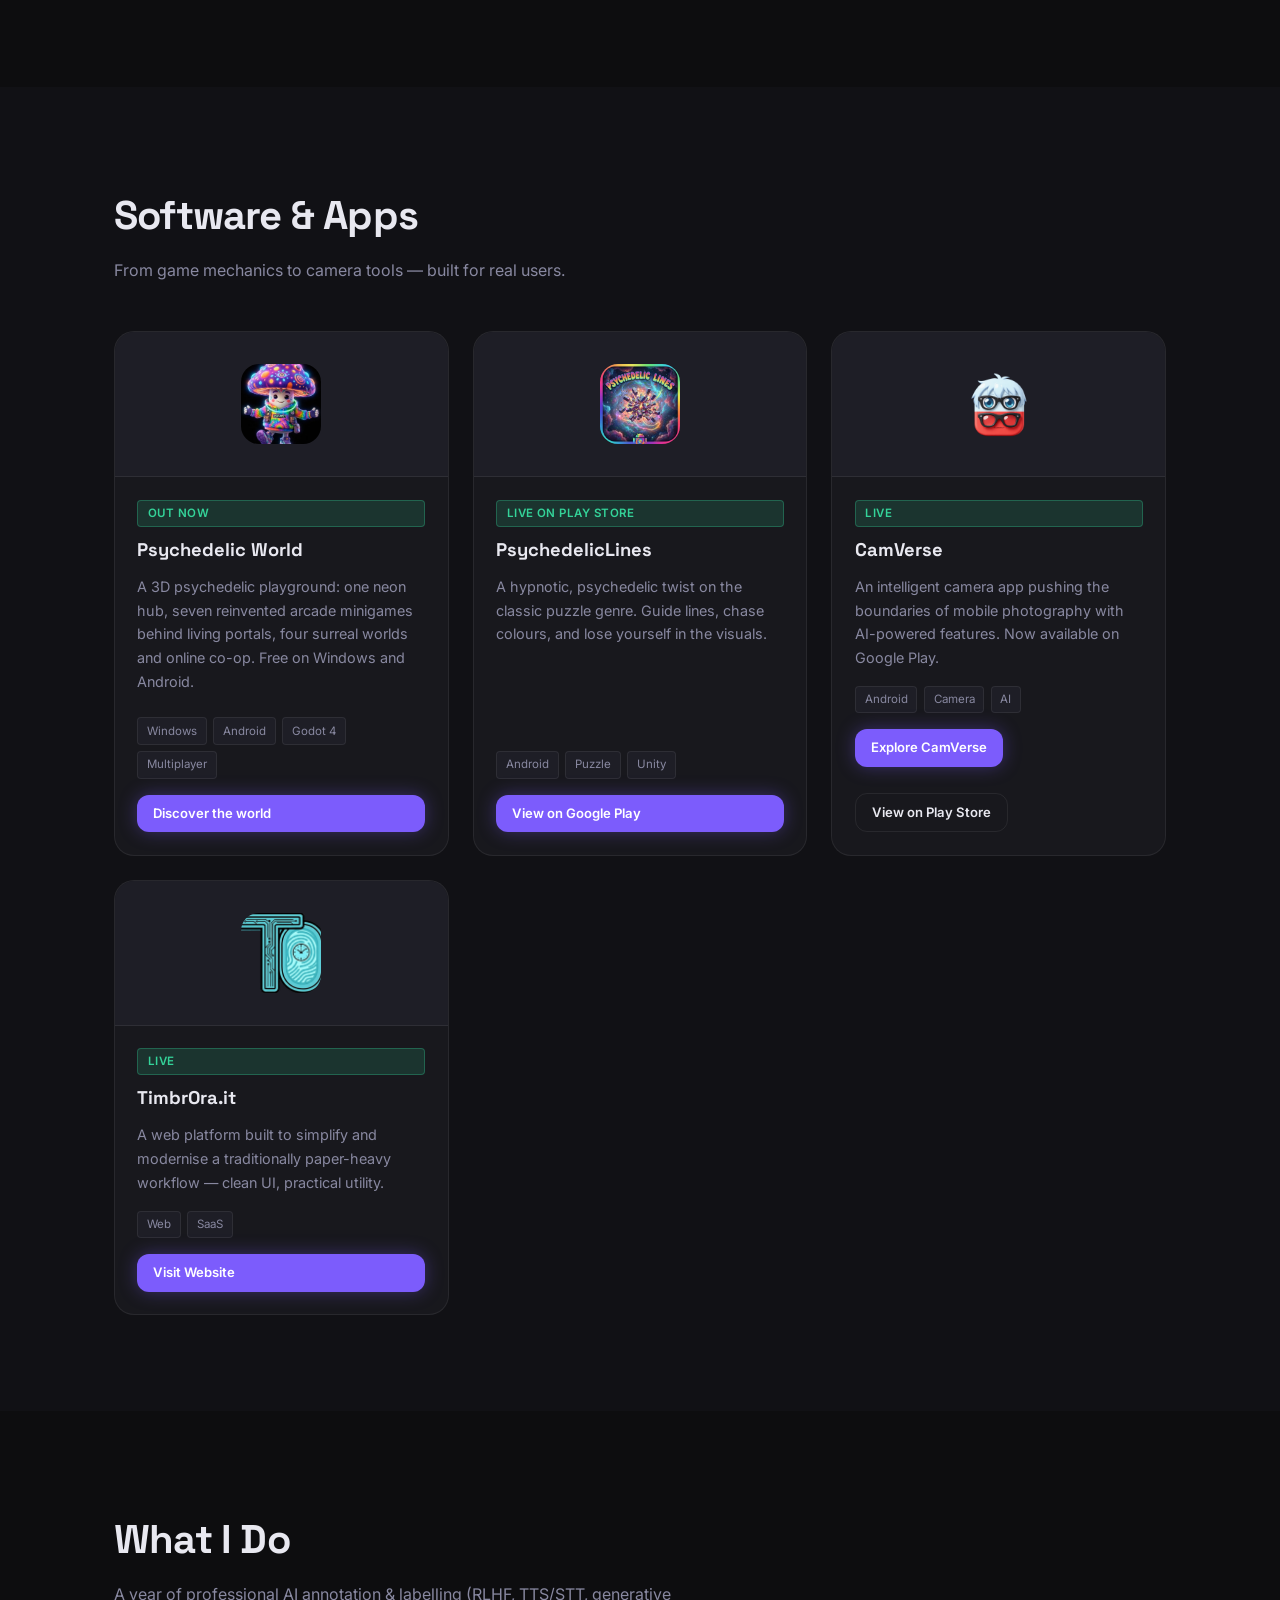
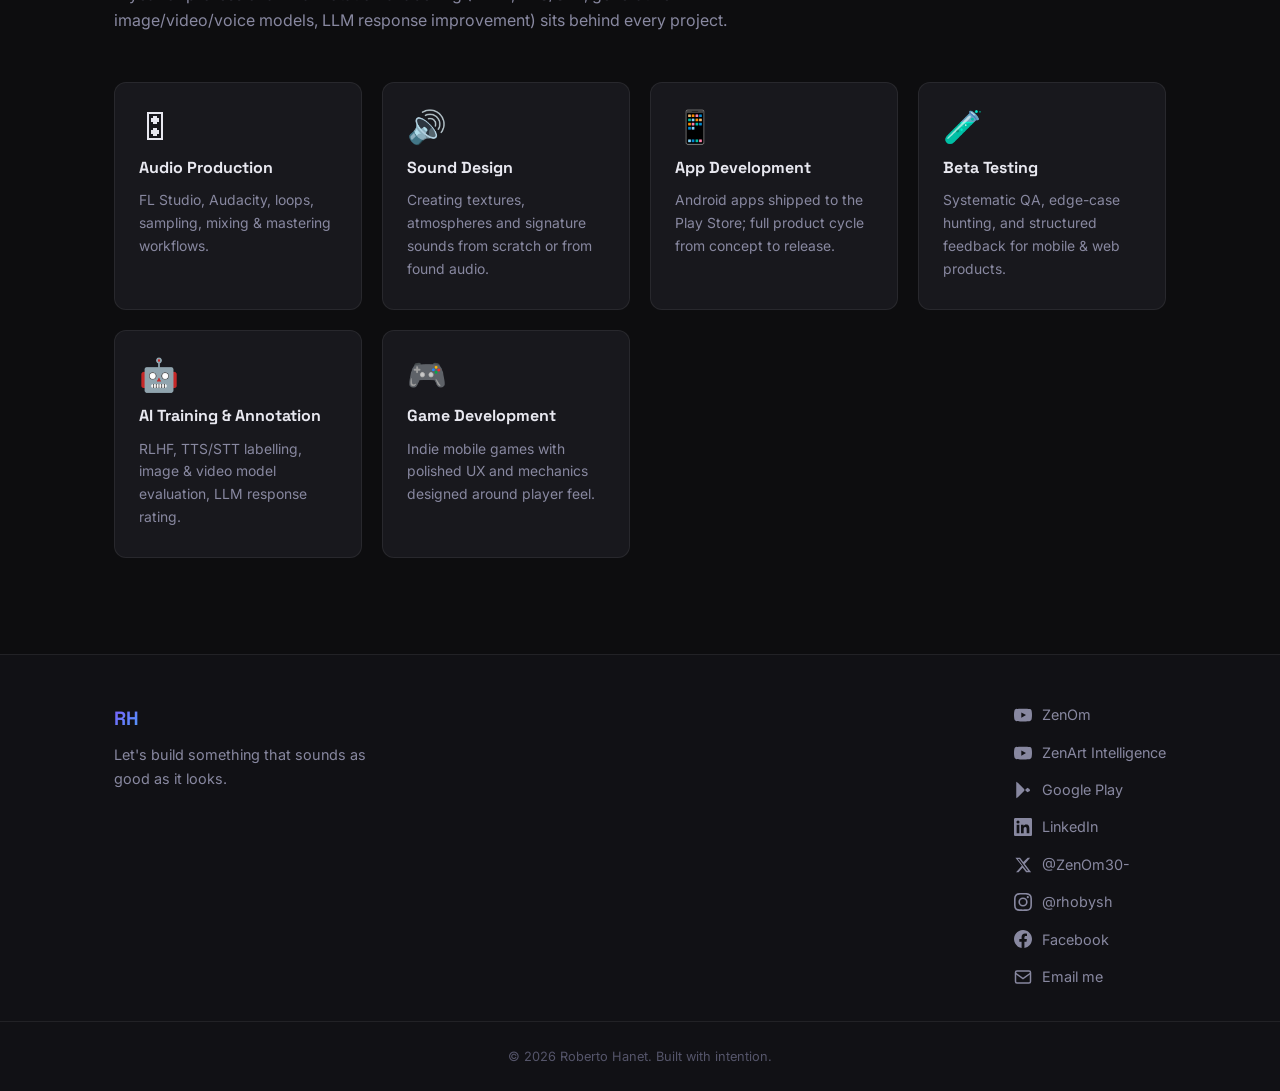
==== commit 10b1735c: "PsychedelicWorld e' uscito: sezione download sulla landing Windows (zip) e Android (APK) scaricabili" ====
--- a/index.html
+++ b/index.html
@@ -9,6 +9,7 @@
   <link rel="preconnect" href="https://fonts.googleapis.com" />
   <link rel="preconnect" href="https://fonts.gstatic.com" crossorigin />
   <link href="https://fonts.googleapis.com/css2?family=Inter:wght@300;400;600;700&family=Space+Grotesk:wght@400;600;700&display=swap" rel="stylesheet" />
+    <meta name="google-adsense-account" content="ca-pub-7955660421679396" />
 </head>
 <body>
 
@@ -165,7 +166,7 @@
             <img src="assets/PsychedelicWorld.webp" alt="Psychedelic World icon" />
           </div>
           <div class="card-body">
-            <span class="card-badge card-badge--dev">Out 25 Sept 2026</span>
+            <span class="card-badge card-badge--live">Out now</span>
             <h3>Psychedelic World</h3>
             <p>
               A 3D psychedelic playground: one neon hub, seven reinvented arcade
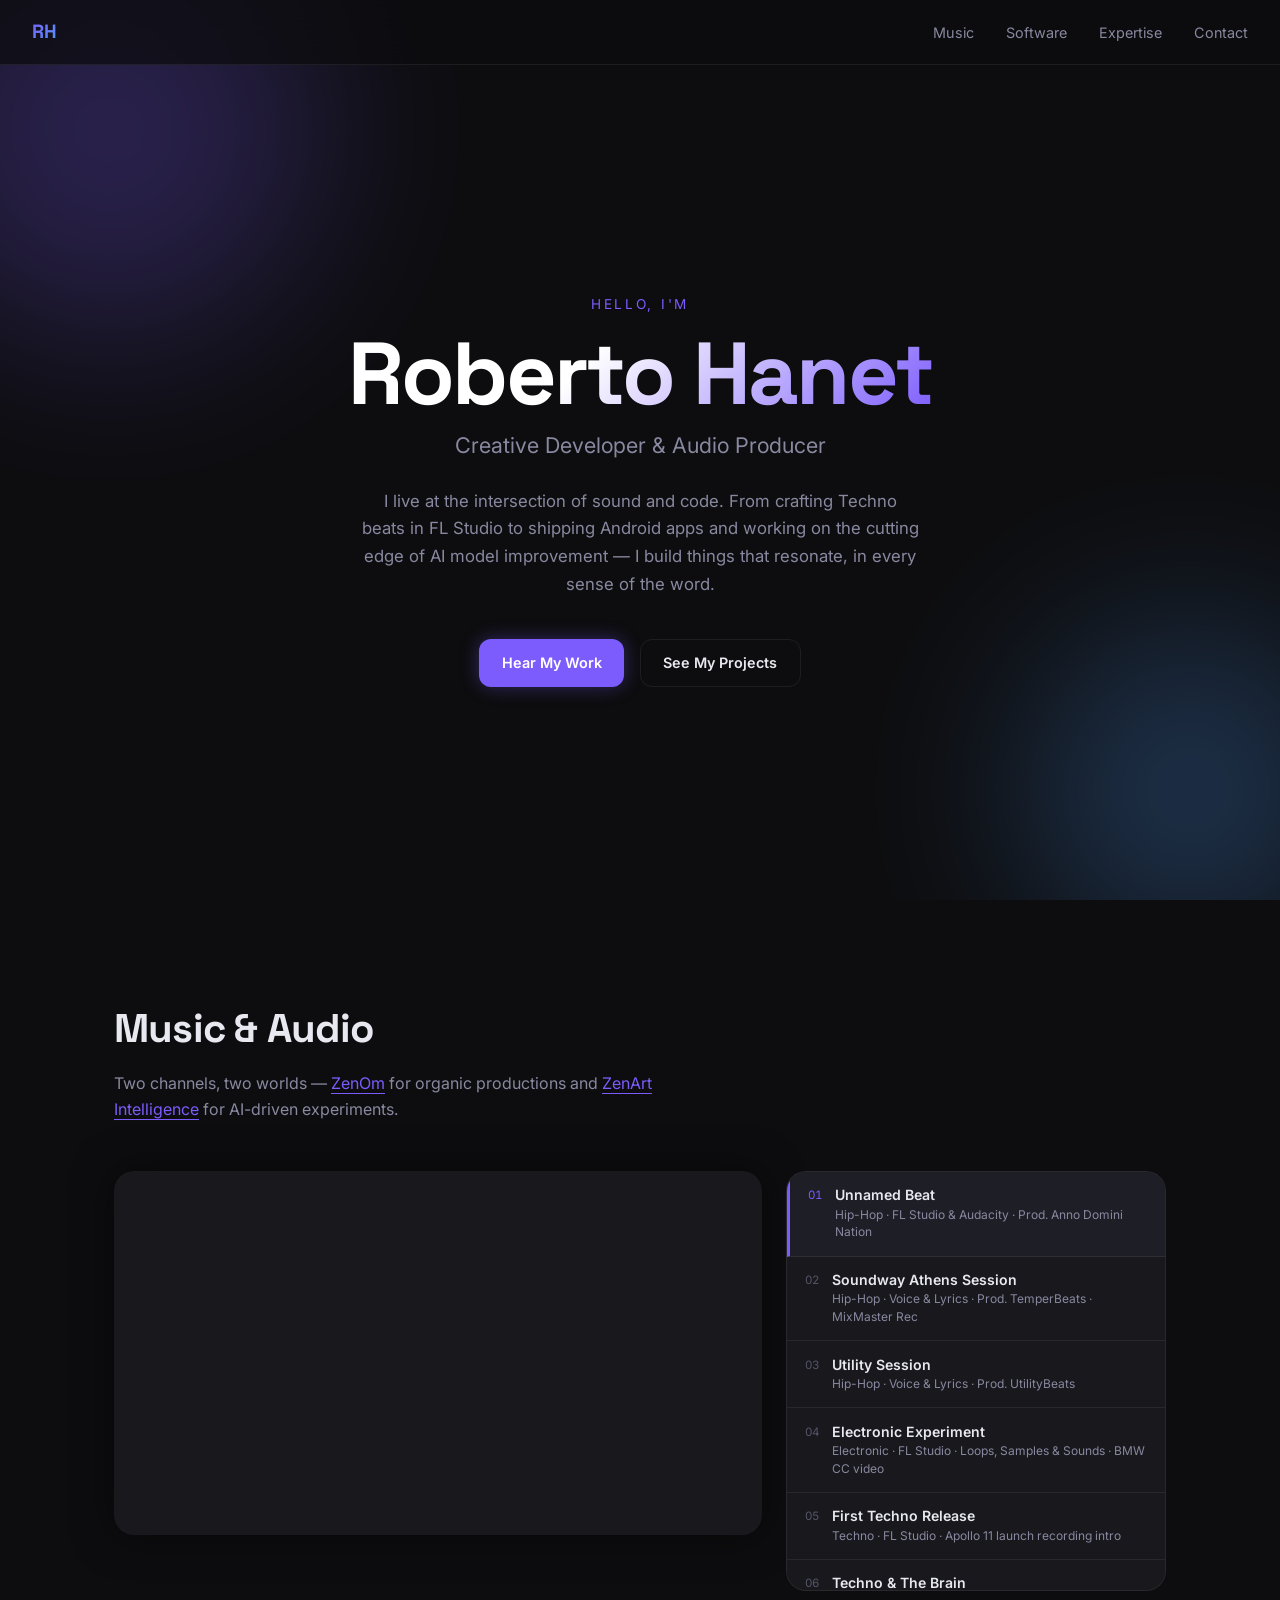
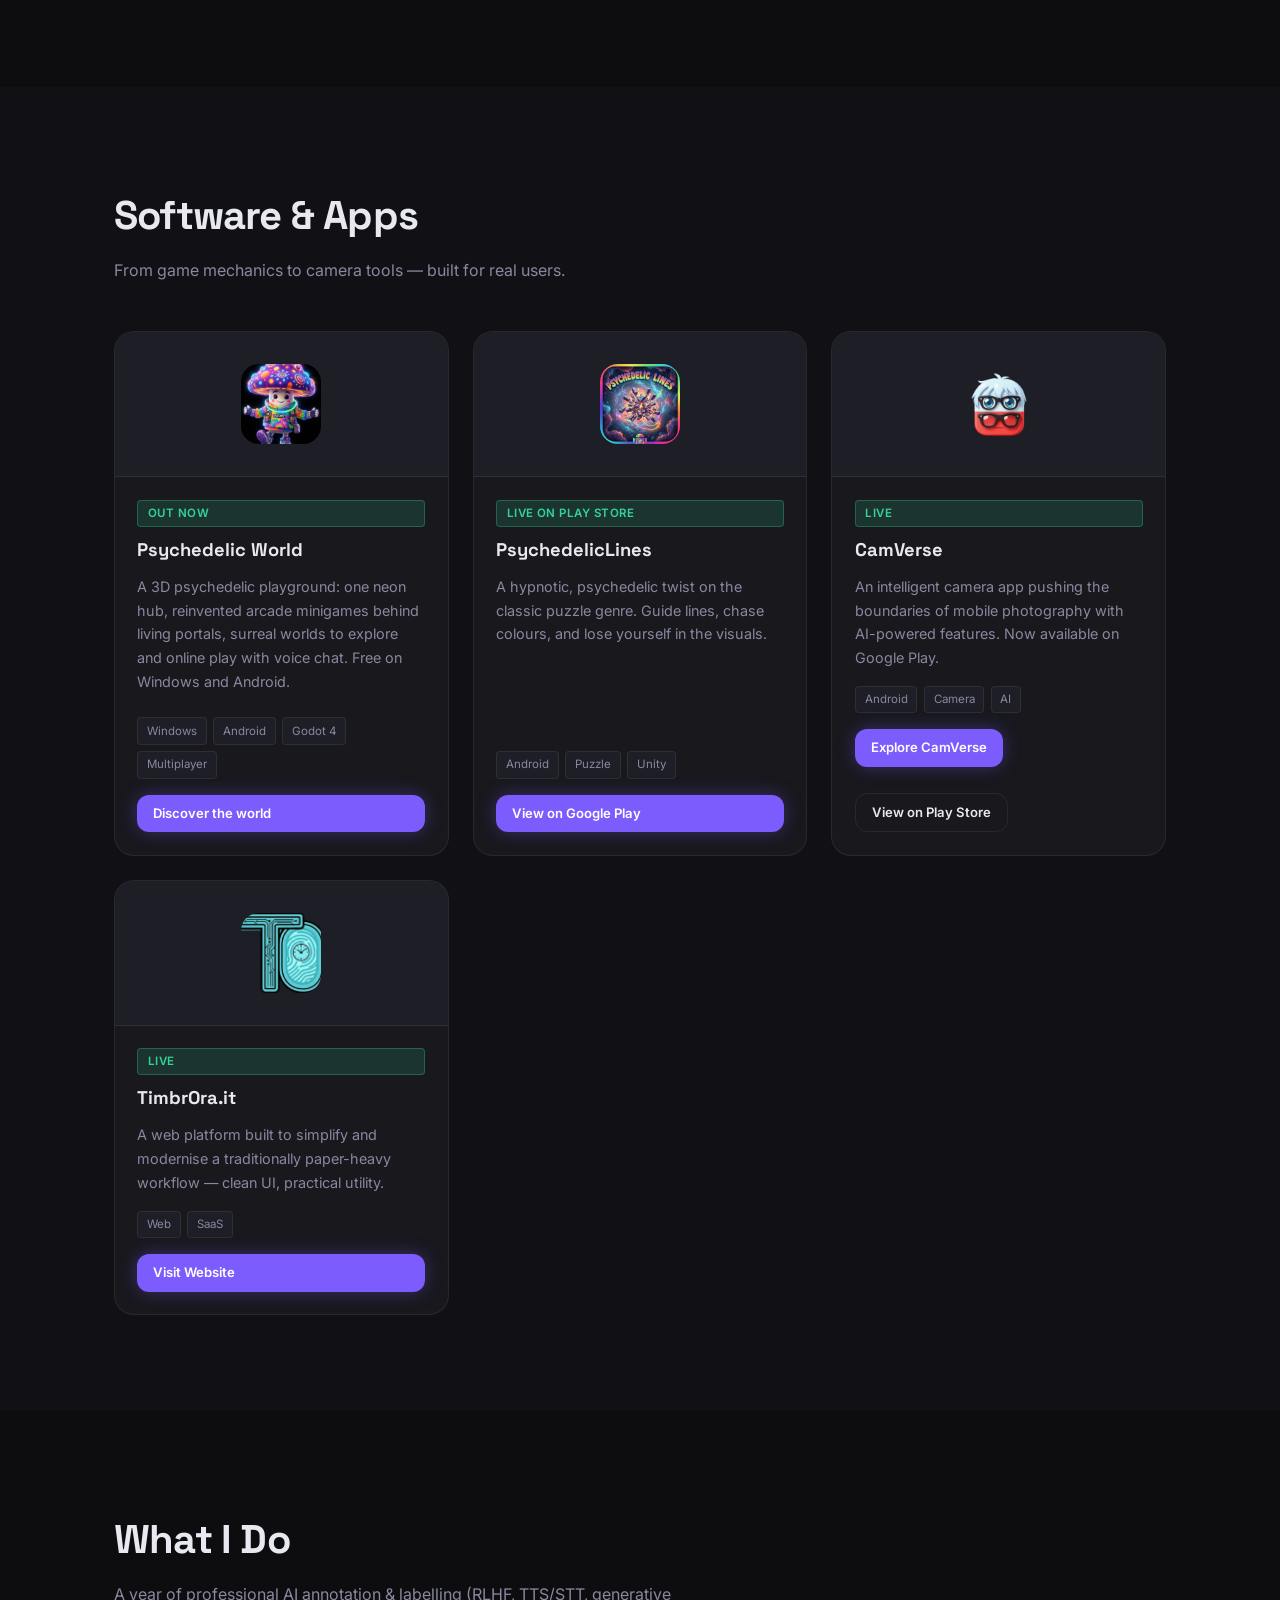
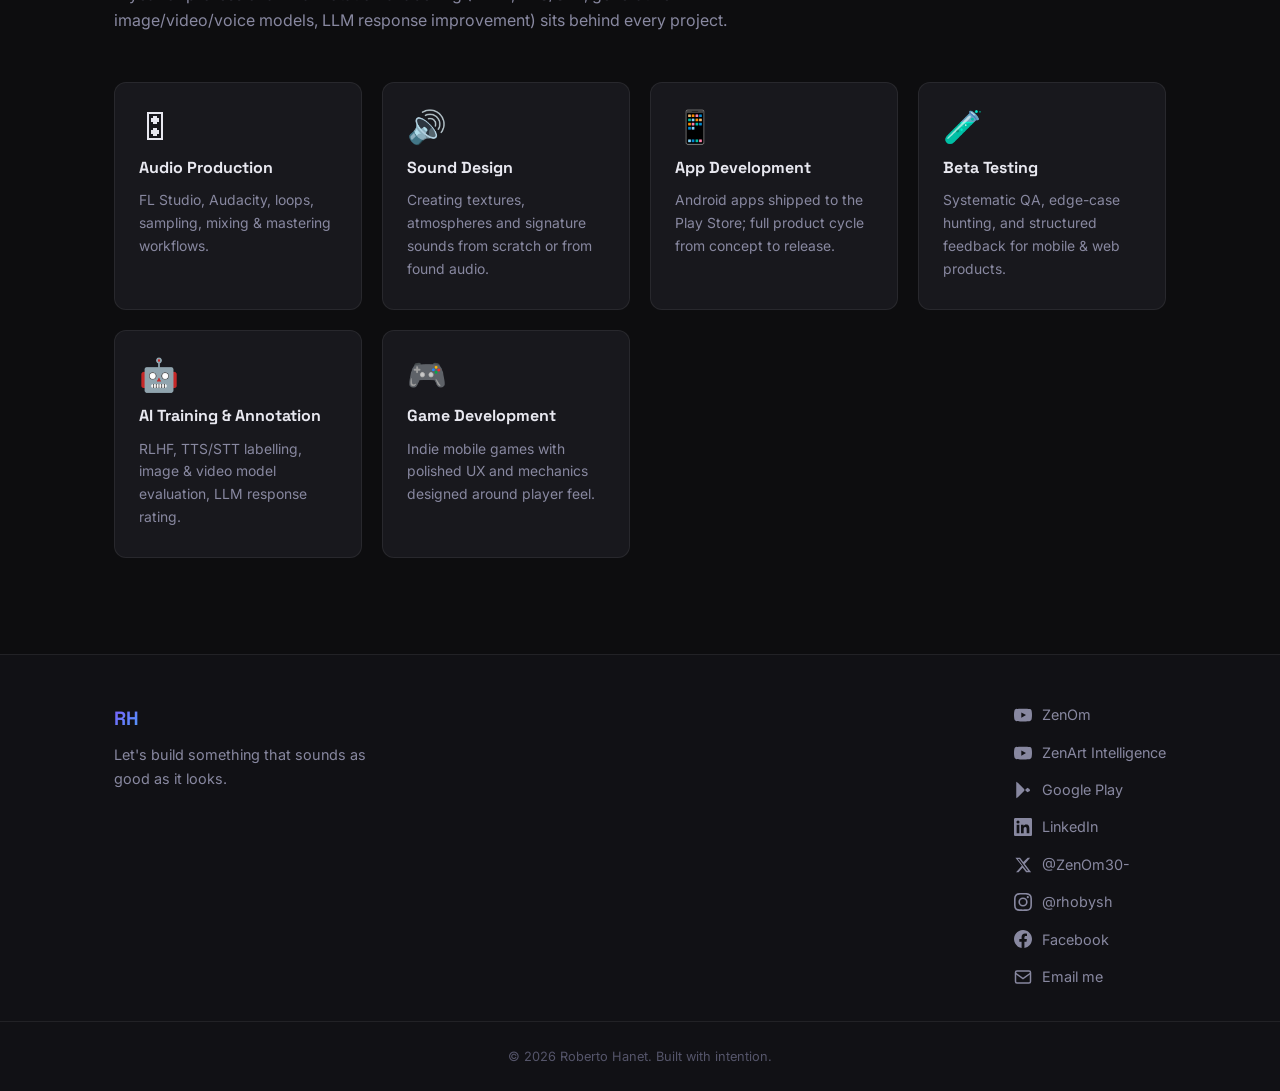
==== commit 7e0e67f3: "Card di Psychedelic World senza conteggi Diceva 'seven minigames, four worlds': numeri vecchi che in" ====
--- a/index.html
+++ b/index.html
@@ -9,7 +9,6 @@
   <link rel="preconnect" href="https://fonts.googleapis.com" />
   <link rel="preconnect" href="https://fonts.gstatic.com" crossorigin />
   <link href="https://fonts.googleapis.com/css2?family=Inter:wght@300;400;600;700&family=Space+Grotesk:wght@400;600;700&display=swap" rel="stylesheet" />
-    <meta name="google-adsense-account" content="ca-pub-7955660421679396" />
 </head>
 <body>
 
@@ -169,9 +168,9 @@
             <span class="card-badge card-badge--live">Out now</span>
             <h3>Psychedelic World</h3>
             <p>
-              A 3D psychedelic playground: one neon hub, seven reinvented arcade
-              minigames behind living portals, four surreal worlds and online co-op.
-              Free on Windows and Android.
+              A 3D psychedelic playground: one neon hub, reinvented arcade minigames
+              behind living portals, surreal worlds to explore and online play with
+              voice chat. Free on Windows and Android.
             </p>
             <div class="card-tags">
               <span>Windows</span>
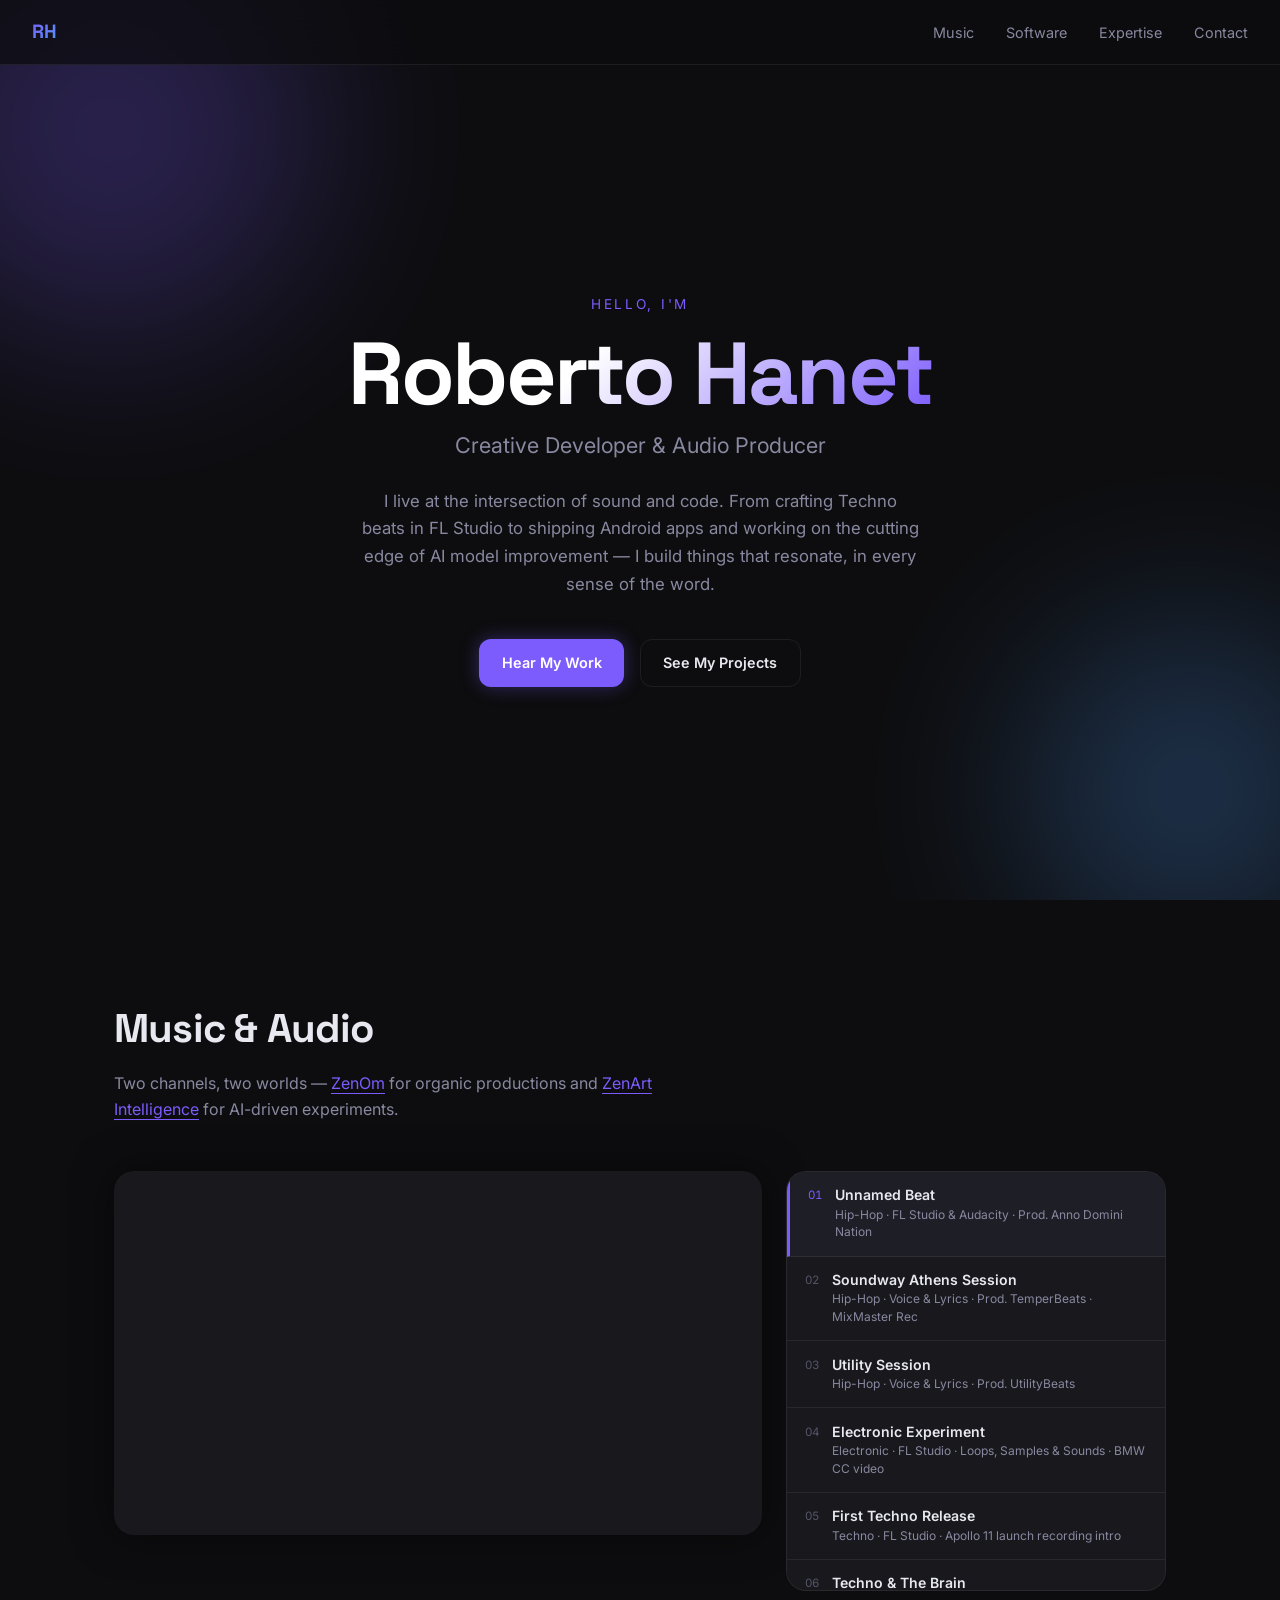
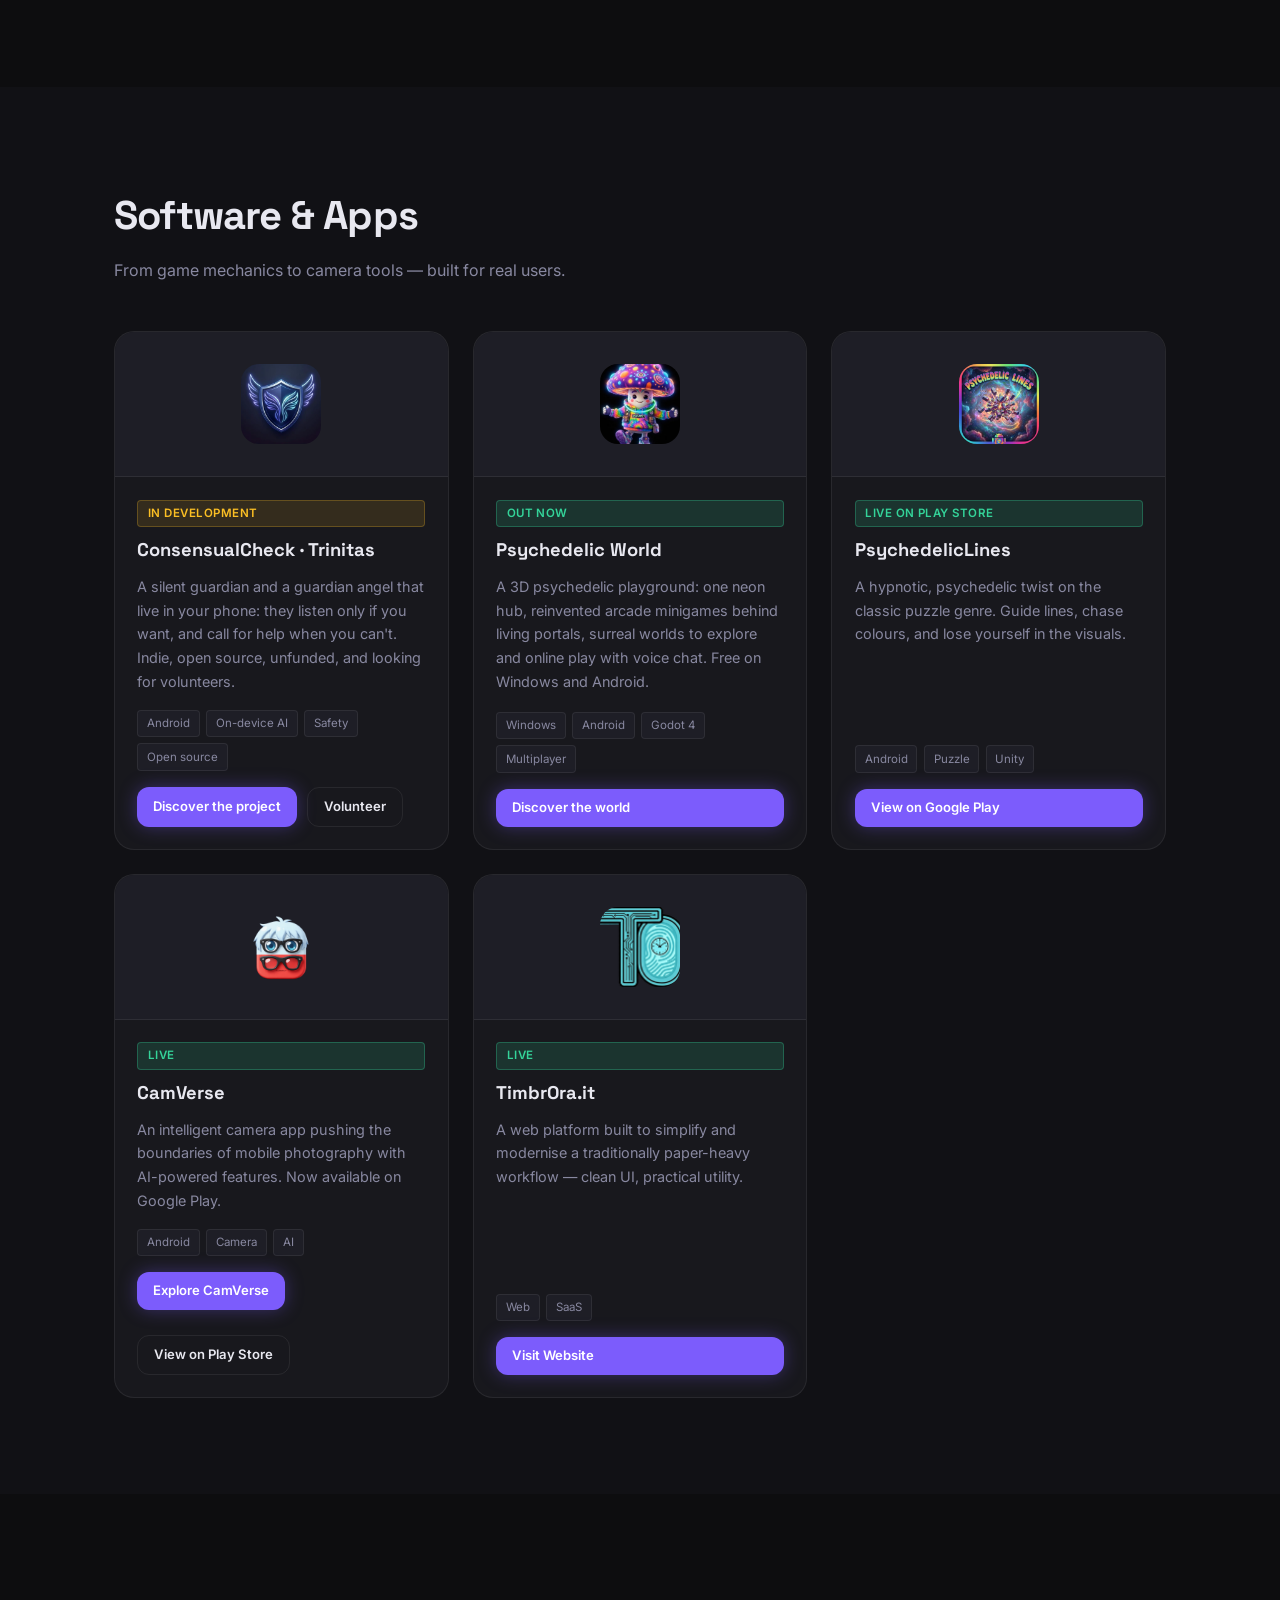
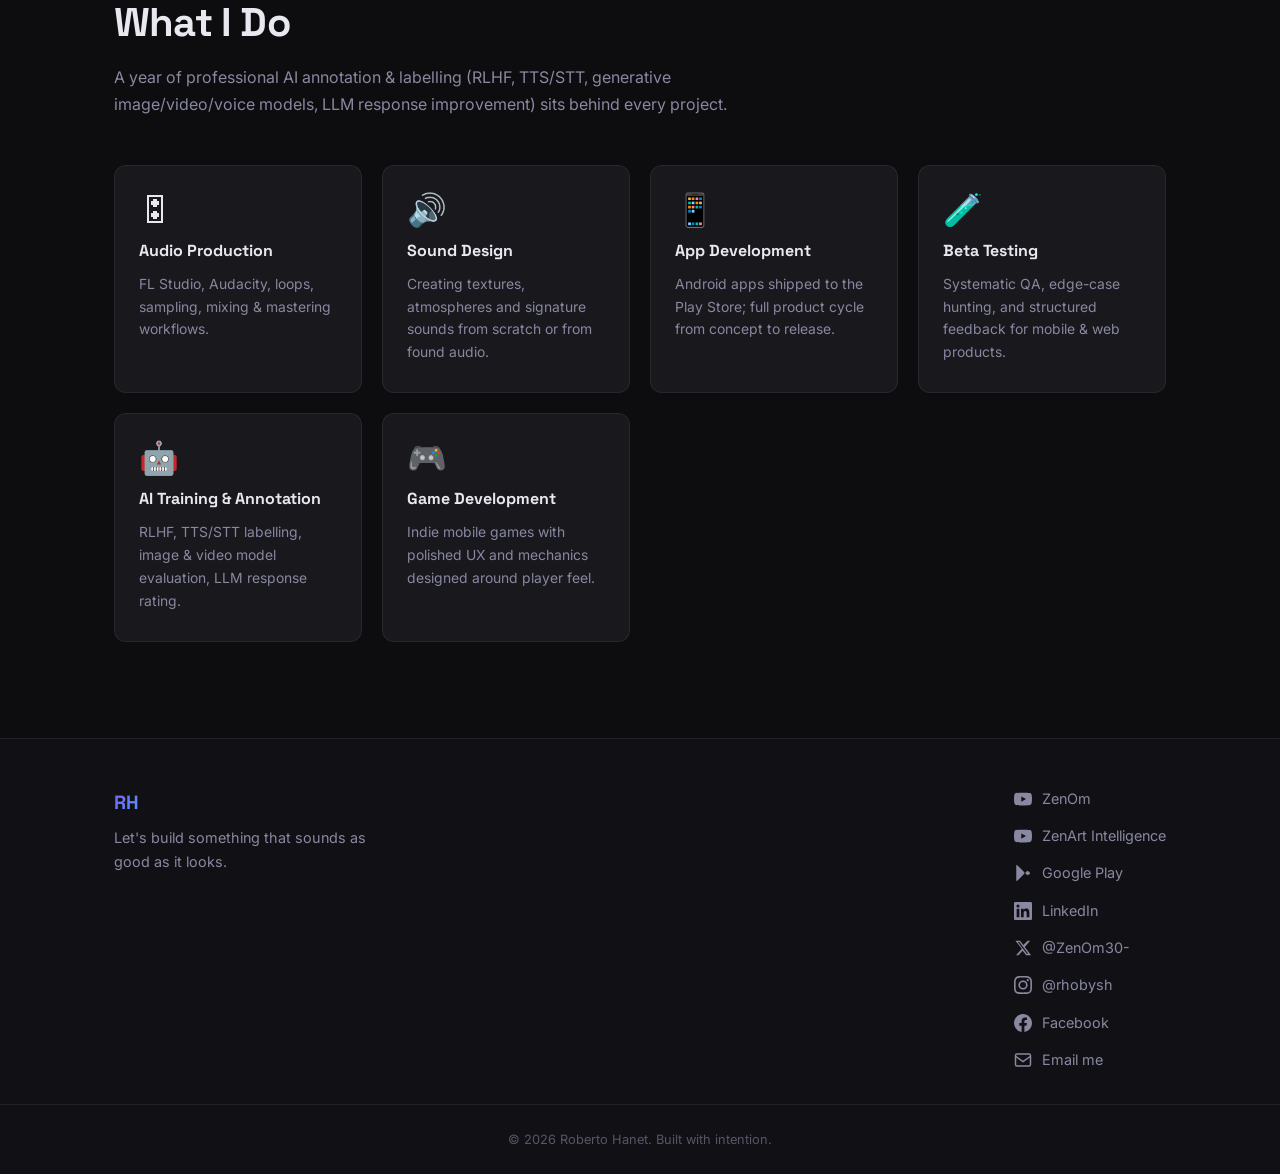
==== commit dc2fb0bd: "ConsensualCheck · Trinitas: landing EN/IT e card nel portfolio Nuova landing in cc/ (inglese) e cc/i" ====
--- a/index.html
+++ b/index.html
@@ -159,6 +159,32 @@
 
         <!-- ── ADD NEW PROJECT CARDS HERE ── copy a <article> block -->
 
+        <!-- Card: ConsensualCheck · Trinitas -->
+        <article class="card">
+          <div class="card-icon">
+            <img src="assets/ConsensualCheck.webp" alt="ConsensualCheck icon" />
+          </div>
+          <div class="card-body">
+            <span class="card-badge card-badge--dev">In development</span>
+            <h3>ConsensualCheck · Trinitas</h3>
+            <p>
+              A silent guardian and a guardian angel that live in your phone: they
+              listen only if you want, and call for help when you can't. Indie,
+              open source, unfunded, and looking for volunteers.
+            </p>
+            <div class="card-tags">
+              <span>Android</span>
+              <span>On-device AI</span>
+              <span>Safety</span>
+              <span>Open source</span>
+            </div>
+            <div class="card-actions">
+              <a href="cc/" class="btn btn-primary btn-sm">Discover the project</a>
+              <a href="cc/#join" class="btn btn-ghost btn-sm">Volunteer</a>
+            </div>
+          </div>
+        </article>
+
         <!-- Card: PsychedelicWorld -->
         <article class="card">
           <div class="card-icon">
